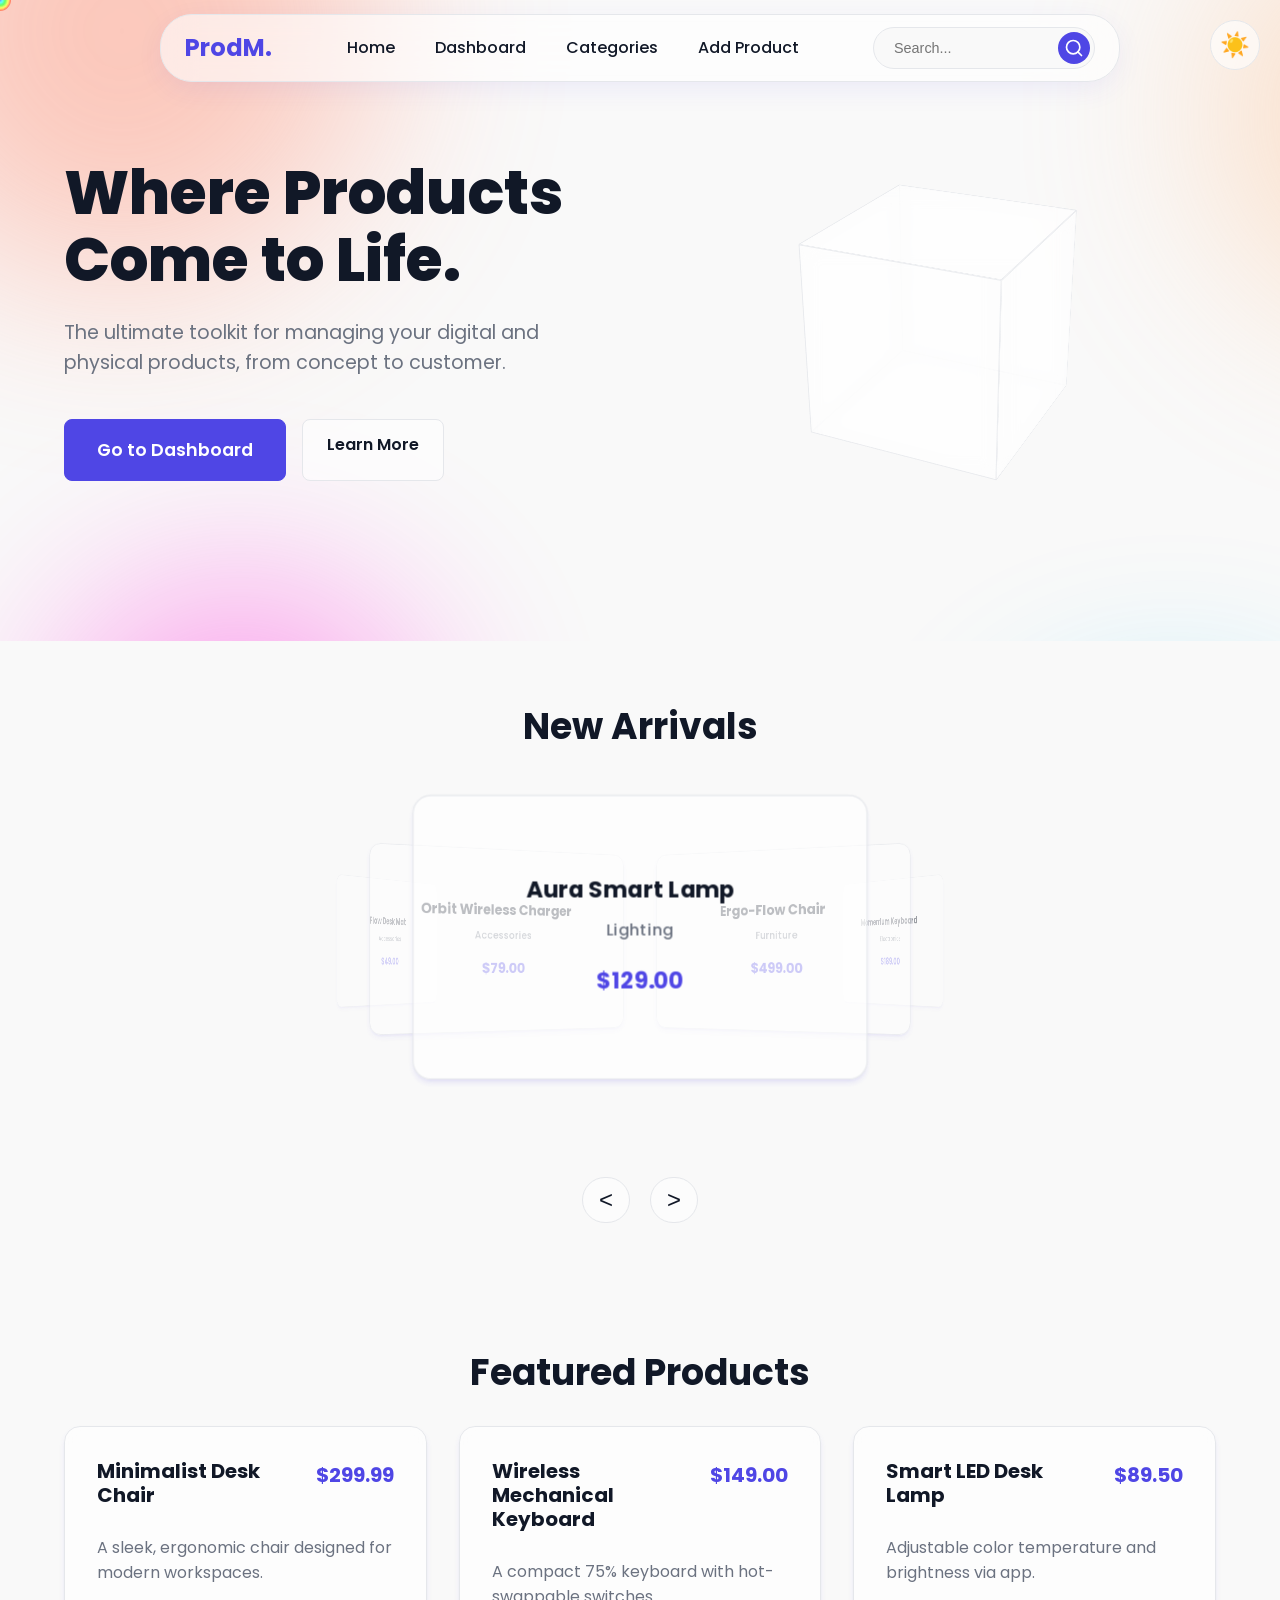
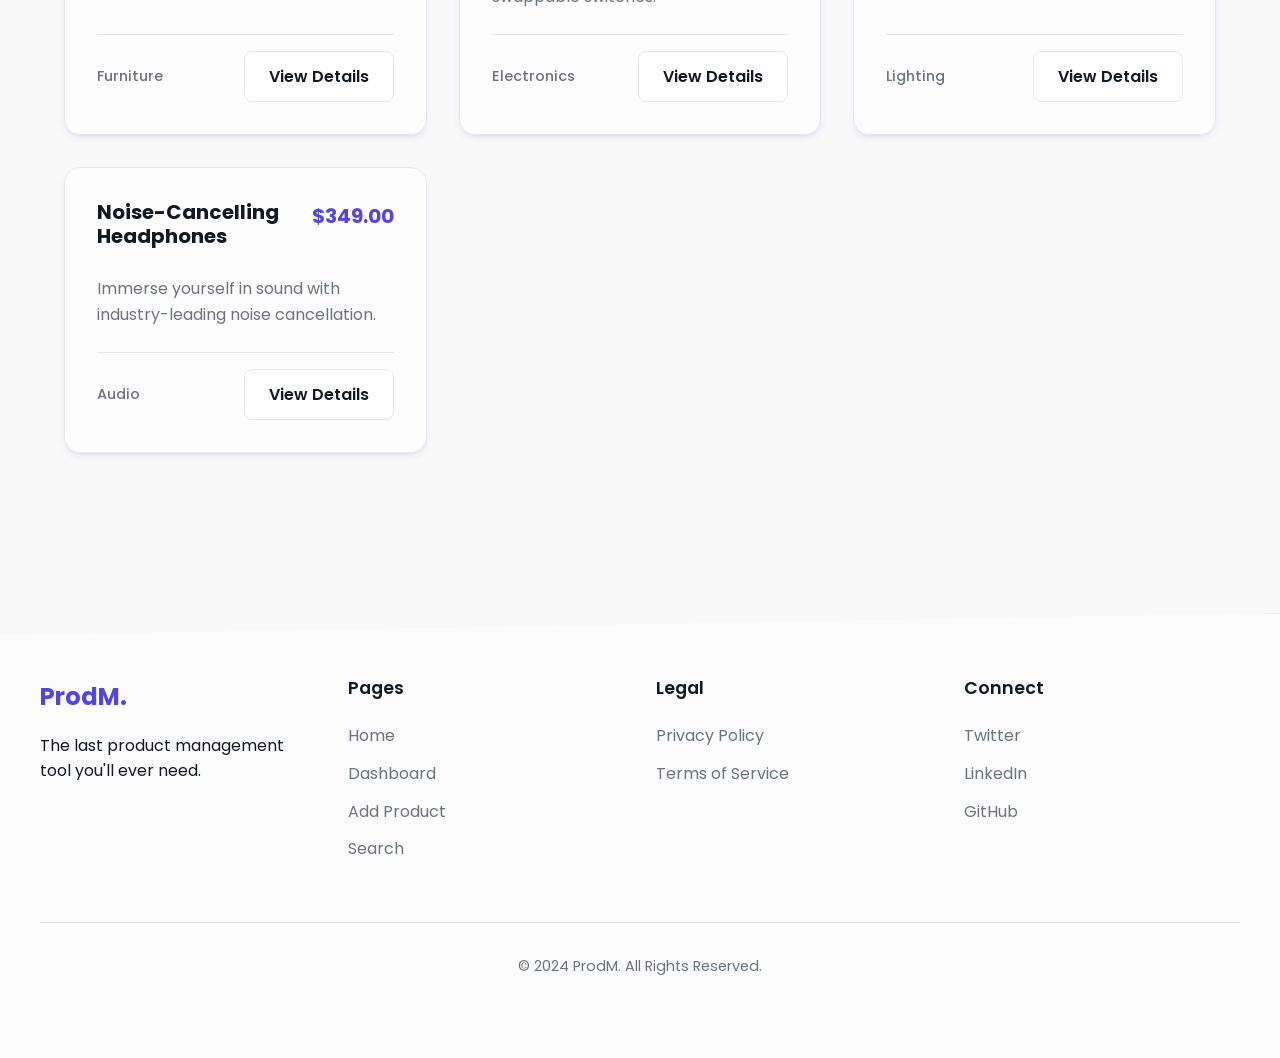
==== index.html @ d1338133 "feat: Add interactive 3D cube to hero section This commit replaces the static card display in the he" ====
<!DOCTYPE html>
<html lang="en">
<head>
    <meta charset="UTF-8">
    <meta name="viewport" content="width=device-width, initial-scale=1.0">
    <title>Product Management</title>
    <link rel="stylesheet" href="css/style.css">
    <link rel="stylesheet" href="css/index.css">
</head>
<body>

    <header>
        <nav>
            <a href="index.html" class="logo">ProdM.</a>
            <ul class="nav-links">
                <div class="nav-highlight"></div>
                <li><a href="index.html">Home</a></li>
                <li><a href="dashboard.html">Dashboard</a></li>
                <li class="has-dropdown">
                    <a href="#">Categories</a>
                    <ul class="dropdown-menu">
                        <li><a href="#">Furniture</a></li>
                        <li><a href="#">Electronics</a></li>
                        <li><a href="#">Lighting</a></li>
                        <li><a href="#">Audio</a></li>
                        <li><a href="dashboard-categories.html">All Categories</a></li>
                    </ul>
                </li>
                <li><a href="create.html">Add Product</a></li>
            </ul>
            <form action="search.html" method="GET" class="nav-search-form">
                <input type="search" name="query" placeholder="Search..." class="nav-search-input">
                <button type="submit" aria-label="Search button">
                    <svg xmlns="http://www.w3.org/2000/svg" width="20" height="20" viewBox="0 0 24 24" fill="none" stroke="currentColor" stroke-width="2" stroke-linecap="round" stroke-linejoin="round"><circle cx="11" cy="11" r="8"></circle><line x1="21" y1="21" x2="16.65" y2="16.65"></line></svg>
                </button>
            </form>
        </nav>
    </header>

    <main>
        <section class="hero">
            <div class="aurora-bg">
                <div class="aurora-dot"></div>
                <div class="aurora-dot"></div>
                <div class="aurora-dot"></div>
                <div class="aurora-dot"></div>
            </div>
            <div class="hero-content container">
                <div class="hero-text">
                    <h1 class="hero-title">Where Products Come to Life.</h1>
                    <p class="hero-subtitle">The ultimate toolkit for managing your digital and physical products, from concept to customer.</p>
                    <div class="hero-cta">
                        <a href="dashboard.html" class="btn btn-primary">Go to Dashboard</a>
                        <a href="#" class="btn btn-secondary">Learn More</a>
                    </div>
                </div>
                <div class="hero-visual">
                    <div class="cube">
                        <div class="cube-face front"></div>
                        <div class="cube-face back"></div>
                        <div class="cube-face right"></div>
                        <div class="cube-face left"></div>
                        <div class="cube-face top"></div>
                        <div class="cube-face bottom"></div>
                    </div>
                </div>
            </div>
        </section>

        <section class="product-carousel-section container">
            <h2 class="section-title">New Arrivals</h2>
            <div class="carousel-3d-container">
                <div class="carousel-3d">
                    <div class="carousel-3d-item">
                        <div class="product-card panel">
                            <h3 class="product-name">Aura Smart Lamp</h3>
                            <p class="product-category">Lighting</p>
                            <span class="product-price">$129.00</span>
                        </div>
                    </div>
                    <div class="carousel-3d-item">
                        <div class="product-card panel">
                            <h3 class="product-name">Ergo-Flow Chair</h3>
                            <p class="product-category">Furniture</p>
                            <span class="product-price">$499.00</span>
                        </div>
                    </div>
                    <div class="carousel-3d-item">
                        <div class="product-card panel">
                            <h3 class="product-name">Momentum Keyboard</h3>
                            <p class="product-category">Electronics</p>
                            <span class="product-price">$189.00</span>
                        </div>
                    </div>
                    <div class="carousel-3d-item">
                       <div class="product-card panel">
                            <h3 class="product-name">Atmos Headphones</h3>
                            <p class="product-category">Audio</p>
                            <span class="product-price">$249.00</span>
                        </div>
                    </div>
                    <div class="carousel-3d-item">
                        <div class="product-card panel">
                            <h3 class="product-name">Flow Desk Mat</h3>
                            <p class="product-category">Accessories</p>
                            <span class="product-price">$49.00</span>
                        </div>
                    </div>
                     <div class="carousel-3d-item">
                        <div class="product-card panel">
                            <h3 class="product-name">Orbit Wireless Charger</h3>
                            <p class="product-category">Accessories</p>
                            <span class="product-price">$79.00</span>
                        </div>
                    </div>
                </div>
            </div>
            <div class="carousel-3d-controls">
                <button class="carousel-3d-prev">&lt;</button>
                <button class="carousel-3d-next">&gt;</button>
            </div>
        </section>

        <section class="featured-products-section container">
            <h2 class="section-title">Featured Products</h2>
            <div class="product-grid">
                <!-- Product Card 1 -->
                <div class="product-card panel">
                    <div class="product-card-header">
                        <h3 class="product-name">Minimalist Desk Chair</h3>
                        <span class="product-price">$299.99</span>
                    </div>
                    <p class="product-description">A sleek, ergonomic chair designed for modern workspaces.</p>
                    <div class="product-card-footer">
                        <span class="product-category">Furniture</span>
                        <a href="product.html" class="btn btn-secondary">View Details</a>
                    </div>
                </div>
                <!-- Product Card 2 -->
                <div class="product-card panel">
                    <div class="product-card-header">
                        <h3 class="product-name">Wireless Mechanical Keyboard</h3>
                        <span class="product-price">$149.00</span>
                    </div>
                    <p class="product-description">A compact 75% keyboard with hot-swappable switches.</p>
                    <div class="product-card-footer">
                        <span class="product-category">Electronics</span>
                        <a href="product.html" class="btn btn-secondary">View Details</a>
                    </div>
                </div>
                <!-- Product Card 3 -->
                <div class="product-card panel">
                    <div class="product-card-header">
                        <h3 class="product-name">Smart LED Desk Lamp</h3>
                        <span class="product-price">$89.50</span>
                    </div>
                    <p class="product-description">Adjustable color temperature and brightness via app.</p>
                    <div class="product-card-footer">
                        <span class="product-category">Lighting</span>
                        <a href="product.html" class="btn btn-secondary">View Details</a>
                    </div>
                </div>
                 <!-- Product Card 4 -->
                 <div class="product-card panel">
                    <div class="product-card-header">
                        <h3 class="product-name">Noise-Cancelling Headphones</h3>
                        <span class="product-price">$349.00</span>
                    </div>
                    <p class="product-description">Immerse yourself in sound with industry-leading noise cancellation.</p>
                    <div class="product-card-footer">
                        <span class="product-category">Audio</span>
                        <a href="product.html" class="btn btn-secondary">View Details</a>
                    </div>
                </div>
            </div>
        </section>
    </main>

    <footer>
        <div class="footer-grid">
            <div class="footer-column">
                <a href="index.html" class="logo">ProdM.</a>
                <p>The last product management tool you'll ever need.</p>
            </div>
            <div class="footer-column">
                <h4>Pages</h4>
                <ul>
                    <li><a href="index.html">Home</a></li>
                    <li><a href="dashboard.html">Dashboard</a></li>
                    <li><a href="create.html">Add Product</a></li>
                    <li><a href="search.html">Search</a></li>
                </ul>
            </div>
            <div class="footer-column">
                <h4>Legal</h4>
                <ul>
                    <li><a href="#">Privacy Policy</a></li>
                    <li><a href="#">Terms of Service</a></li>
                </ul>
            </div>
            <div class="footer-column">
                <h4>Connect</h4>
                <ul>
                    <li><a href="#">Twitter</a></li>
                    <li><a href="#">LinkedIn</a></li>
                    <li><a href="#">GitHub</a></li>
                </ul>
            </div>
        </div>
        <div class="footer-bottom">
            <p>&copy; 2024 ProdM. All Rights Reserved.</p>
        </div>
    </footer>

    <button id="theme-toggle" class="theme-toggle" aria-label="Toggle dark mode">
        <span class="icon-sun">☀️</span>
        <span class="icon-moon">🌙</span>
    </button>

    <div class="toast-container"></div>

    <script src="js/main.js"></script>
    <script src="js/carousel.js"></script>
    <script src="js/mouse-trail.js"></script>
    <script src="js/hero-cube.js"></script>

    <svg id="gooey-svg" xmlns="http://www.w3.org/2000/svg" version="1.1">
        <defs>
          <filter id="gooey">
            <feGaussianBlur in="SourceGraphic" stdDeviation="8" result="blur" />
            <feColorMatrix in="blur" mode="matrix" values="1 0 0 0 0  0 1 0 0 0  0 0 1 0 0  0 0 0 18 -7" result="goo" />
            <feBlend in="SourceGraphic" in2="goo" />
          </filter>
        </defs>
    </svg>
</body>
</html>
---- css/style.css ----
@import url('https://fonts.googleapis.com/css2?family=Poppins:wght@300;400;500;600;700;800&display=swap');

/*=============================================
=            Global Styles            =
=============================================*/

/*---------------------------------
  CSS Variables (Themes)
---------------------------------*/
:root {
    --bg-color: #f9f9f9;
    --text-color: #111827;
    --primary-color: #4f46e5;
    --secondary-color: #6b7280;
    --panel-bg-color: rgba(255, 255, 255, 0.6);
    --panel-border-color: #e5e7eb;
    --shadow-color: rgba(79, 70, 229, 0.1);
    --success-color: #10b981;
    --error-color: #ef4444;
    --link-color: var(--primary-color);
    --hover-color: #4338ca;
}

[data-theme="dark"] {
    --bg-color: #111827;
    --text-color: #f9fafb;
    --primary-color: #6366f1;
    --secondary-color: #9ca3af;
    --panel-bg-color: rgba(31, 41, 55, 0.6);
    --panel-border-color: #374151;
    --shadow-color: rgba(99, 102, 241, 0.2);
    --success-color: #34d399;
    --error-color: #f87171;
    --link-color: var(--primary-color);
    --hover-color: #818cf8;
}

/*---------------------------------
  Resets and Base Styles
---------------------------------*/
*,
*::before,
*::after {
    box-sizing: border-box;
    margin: 0;
    padding: 0;
    transition: background-color 0.3s ease, color 0.3s ease, border-color 0.3s ease;
}

body {
    font-family: 'Poppins', -apple-system, BlinkMacSystemFont, "Segoe UI", Roboto, "Helvetica Neue", Arial, sans-serif;
    background-color: var(--bg-color);
    color: var(--text-color);
    line-height: 1.6;
    font-size: 16px;
    -webkit-font-smoothing: antialiased;
    -moz-osx-font-smoothing: grayscale;
}

/*---------------------------------
  Typography
---------------------------------*/
h1, h2, h3, h4, h5, h6 {
    font-weight: 700;
    line-height: 1.2;
    margin-bottom: 0.75rem;
}

h1 { font-size: 2.5rem; }
h2 { font-size: 2rem; }
h3 { font-size: 1.75rem; }

p {
    margin-bottom: 1rem;
}

a {
    color: var(--link-color);
    text-decoration: none;
    transition: color 0.3s ease;
}

a:hover {
    color: var(--hover-color);
    text-decoration: none; /* Remove underline on hover for a cleaner look */
}

/*---------------------------------
  Layout & Helpers
---------------------------------*/
.container {
    width: 90%;
    max-width: 1200px;
    margin: 0 auto;
    padding: 2rem 0;
}

/*---------------------------------
  Buttons
---------------------------------*/
.btn {
    display: inline-block;
    font-weight: 600;
    text-align: center;
    vertical-align: middle;
    cursor: pointer;
    user-select: none;
    background-color: transparent;
    border: 1px solid transparent;
    padding: 0.75rem 1.5rem;
    font-size: 1rem;
    border-radius: 0.5rem;
    transition: all 0.3s ease;
    transform: scale(1);
}

.btn:hover {
    transform: translateY(-2px);
    box-shadow: 0 4px 20px -5px var(--shadow-color);
}

.btn-primary {
    color: #fff;
    background-color: var(--primary-color);
    border-color: var(--primary-color);
}

.btn-primary:hover {
    color: #fff;
    background-color: var(--hover-color);
    border-color: var(--hover-color);
}

.btn-secondary {
    color: var(--text-color);
    background-color: var(--panel-bg-color);
    border-color: var(--panel-border-color);
}

.btn-secondary:hover {
    background-color: var(--panel-border-color);
    border-color: var(--hover-color);
}

.btn-danger {
    color: #fff;
    background-color: var(--error-color);
    border-color: var(--error-color);
}

.btn-danger:hover {
    color: #fff;
    opacity: 0.85;
}

/*---------------------------------
  Glassy Panel Style
---------------------------------*/
.panel {
    background-color: var(--panel-bg-color);
    border: 1px solid var(--panel-border-color);
    border-radius: 1rem;
    padding: 2rem;
    box-shadow: 0 4px 6px -1px var(--shadow-color), 0 2px 4px -2px var(--shadow-color);
    backdrop-filter: blur(8px);
    -webkit-backdrop-filter: blur(8px);
    transition: transform 0.3s ease, box-shadow 0.3s ease;
}

.panel:hover {
    transform: translateY(-5px);
    box-shadow: 0 10px 15px -3px var(--shadow-color), 0 4px 6px -2px var(--shadow-color);
}

/*---------------------------------
  Header & Navigation
---------------------------------*/
header {
    position: fixed;
    width: 60em;
    transform: translate(-50%, -50%);
    left: 50%;
    top: 3rem;
    z-index: 999;
}

header nav {
    max-width: 1200px;
    margin: 0 auto;
    display: flex;
    justify-content: space-between;
    align-items: center;
    background-color: var(--panel-bg-color);
    border: 1px solid var(--panel-border-color);
    backdrop-filter: blur(16px);
    -webkit-backdrop-filter: blur(16px);
    border-radius: 2rem;
    padding: 0.75rem 1.5rem;
    box-shadow: 0 8px 30px -5px var(--shadow-color);
}

.logo {
    font-size: 1.5rem;
    font-weight: 700;
    text-decoration: none;
}

nav ul {
    list-style: none;
    display: flex;
    gap: 1.5rem;
}

.nav-links {
    position: relative;
    display: flex;
    align-items: center;
    gap: 0.5rem; /* Reduce gap to make highlight travel less */
}

.nav-highlight {
    position: absolute;
    top: 0;
    left: 0;
    background: linear-gradient(45deg, rgba(99, 102, 241, 0.7), rgba(79, 70, 229, 0.7));
    backdrop-filter: blur(4px);
    -webkit-backdrop-filter: blur(4px);
    border-radius: 0.75rem;
    z-index: 0;
    transition: all 0.4s cubic-bezier(0.25, 1, 0.5, 1);
}

nav ul li a {
    font-weight: 500;
    text-decoration: none;
    position: relative;
    padding: 0.5rem 1rem;
    z-index: 1;
    color: var(--text-color);
    transition: color 0.3s ease;
}

nav ul li a:hover {
    color: #fff;
}

/* Dropdown Menu */
.has-dropdown {
    position: relative;
}

.dropdown-menu {
    position: absolute;
    top: 120%; /* Position below the nav link */
    left: 50%;
    transform: translateX(-50%);
    background-color: var(--panel-bg-color);
    border: 1px solid var(--panel-border-color);
    border-radius: 0.75rem;
    padding: 0.5rem;
    list-style: none;
    width: max-content;
    z-index: 1000;
    box-shadow: 0 8px 30px -5px var(--shadow-color);
    opacity: 0;
    transform: translateX(-50%) translateY(10px);
    pointer-events: none;
    transition: all 0.3s ease;
}

.has-dropdown:hover .dropdown-menu {
    opacity: 1;
    transform: translateX(-50%) translateY(0);
    pointer-events: auto;
}

.dropdown-menu li a {
    display: block;
    padding: 0.75rem 1rem;
    border-radius: 0.5rem;
}

/* Nav Search Form */
.nav-search-form {
    display: flex;
    align-items: center;
    background-color: var(--bg-color);
    border: 1px solid var(--panel-border-color);
    border-radius: 2rem;
    padding: 0.25rem;
    transition: box-shadow 0.3s ease;
}

.nav-search-form:focus-within {
    box-shadow: 0 0 0 3px var(--shadow-color);
    border-color: var(--primary-color);
}

.nav-search-input {
    border: none;
    background: transparent;
    outline: none;
    padding: 0.5rem 1rem;
    width: 180px;
    font-size: 0.9rem;
    color: var(--text-color);
    transition: width 0.3s ease;
}

.nav-search-input:focus {
    width: 240px;
}

.nav-search-form button {
    display: flex;
    align-items: center;
    justify-content: center;
    background-color: var(--primary-color);
    border: none;
    border-radius: 50%;
    width: 32px;
    height: 32px;
    cursor: pointer;
    color: #fff;
    transition: background-color 0.3s ease;
}

.nav-search-form button:hover {
    background-color: var(--hover-color);
}

.nav-search-form button svg {
    stroke: #fff;
}


/*---------------------------------
  Theme Toggle Button
---------------------------------*/
.theme-toggle {
    background: var(--panel-bg-color);
    border: 1px solid var(--panel-border-color);
    border-radius: 2rem;
    cursor: pointer;
    position: fixed;
    top: 20px;
    right: 20px;
    z-index: 1000;
    width: 50px;
    height: 50px;
    display: flex;
    justify-content: center;
    align-items: center;
    font-size: 1.5rem;
    overflow: hidden; /* For the animation */
}

.theme-toggle-dash {
    overflow: hidden; /* For the animation */
}

.theme-toggle .icon-sun,
.theme-toggle .icon-moon,
.theme-toggle-dash .icon-sun,
.theme-toggle-dash .icon-moon {
    position: absolute;
    top: 50%;
    left: 50%;
    transform: translate(-50%, -50%);
    transition: transform 0.4s ease, opacity 0.4s ease;
}

/* Light mode (default) */
.theme-toggle .icon-moon,
.theme-toggle-dash .icon-moon {
    transform: translate(-50%, 150%) rotate(45deg);
    opacity: 0;
}

/* Dark mode */
[data-theme="dark"] .theme-toggle .icon-sun,
[data-theme="dark"] .theme-toggle-dash .icon-sun {
    transform: translate(-50%, -150%) rotate(-45deg);
    opacity: 0;
}

[data-theme="dark"] .theme-toggle .icon-moon,
[data-theme="dark"] .theme-toggle-dash .icon-moon {
    transform: translate(-50%, -50%) rotate(0deg);
    opacity: 1;
}

/*---------------------------------
  Footer
---------------------------------*/
footer {
    background-color: var(--panel-bg-color);
    border-top: 1px solid var(--panel-border-color);
    padding: 4rem 2rem;
    margin-top: 6rem;
    clip-path: polygon(0 5%, 100% 0, 100% 100%, 0% 100%);
}

.footer-grid {
    max-width: 1200px;
    margin: 0 auto;
    display: grid;
    grid-template-columns: repeat(auto-fit, minmax(200px, 1fr));
    gap: 2rem;
    margin-bottom: 3rem;
}

.footer-column .logo {
    margin-bottom: 1rem;
    display: inline-block;
}

.footer-column h4 {
    font-size: 1.1rem;
    font-weight: 600;
    margin-bottom: 1.5rem;
    color: var(--text-color);
}

.footer-column ul {
    list-style: none;
}

.footer-column ul li {
    margin-bottom: 0.75rem;
}

.footer-column ul li a {
    color: var(--secondary-color);
    text-decoration: none;
    transition: color 0.3s ease;
}

.footer-column ul li a:hover {
    color: var(--primary-color);
}

.footer-bottom {
    max-width: 1200px;
    margin: 0 auto;
    border-top: 1px solid var(--panel-border-color);
    padding-top: 2rem;
    text-align: center;
    color: var(--secondary-color);
    font-size: 0.9rem;
}

/*---------------------------------
  Toast Notifications
---------------------------------*/
.toast-container {
    position: fixed;
    top: 20px;
    right: 20px;
    z-index: 1050;
    display: flex;
    flex-direction: column;
    align-items: flex-end;
    gap: 1rem;
}

.toast {
    min-width: 300px;
    padding: 1rem 1.5rem;
    border-radius: 0.5rem;
    color: #fff;
    box-shadow: 0 4px 15px var(--shadow-color);
    opacity: 0;
    transform: translateX(100%);
    transition: all 0.4s ease;
}

.toast.show {
    opacity: 1;
    transform: translateX(0);
}

.toast-success {
    background-color: var(--success-color);
}

.toast-error {
    background-color: var(--error-color);
}

.toast-header {
    display: flex;
    justify-content: space-between;
    align-items: center;
    font-weight: 700;
}

.toast-header .close {
    background: none;
    border: none;
    color: #fff;
    font-size: 1.5rem;
    opacity: 0.8;
    cursor: pointer;
}
---- css/index.css ----
/*=============================================
=            Index Page Styles            =
=============================================*/

/*---------------------------------
  Hero Section
---------------------------------*/
.hero {
    position: relative;
    overflow: hidden;
    padding: 8rem 0;
}

/* Aurora Background */
@keyframes aurora-move {
    0% { transform: translate(-50%, -50%) rotate(0deg); }
    100% { transform: translate(-50%, -50%) rotate(360deg); }
}

.aurora-bg {
    position: absolute;
    top: 50%;
    left: 50%;
    width: 150vw;
    height: 150vh;
    transform: translate(-50%, -50%);
    animation: aurora-move 40s linear infinite;
    z-index: -1;
}

.aurora-dot {
    position: absolute;
    border-radius: 50%;
    filter: blur(100px);
    opacity: 0.4;
}
.aurora-dot:nth-child(1) {
    width: 500px; height: 500px;
    background: #ff7e5f;
    top: 10%; left: 10%;
}
.aurora-dot:nth-child(2) {
    width: 400px; height: 400px;
    background: #feb47b;
    top: 20%; left: 80%;
}
.aurora-dot:nth-child(3) {
    width: 300px; height: 300px;
    background: #00c6ff;
    top: 80%; left: 70%;
}
.aurora-dot:nth-child(4) {
    width: 350px; height: 350px;
    background: #ff00d4;
    top: 70%; left: 20%;
}

/* Hero Content */
.hero-content {
    display: grid;
    grid-template-columns: 1fr;
    gap: 4rem;
    align-items: center;
    position: relative;
    z-index: 1;
}

@media (min-width: 992px) {
    .hero-content {
        grid-template-columns: 1fr 1fr;
    }
}

.hero-title {
    font-size: 3.8rem;
    font-weight: 800;
    line-height: 1.1;
    margin-bottom: 1.5rem;
}

.hero-subtitle {
    font-size: 1.2rem;
    max-width: 500px;
    margin-bottom: 2.5rem;
    color: var(--secondary-color);
}

.hero-cta {
    display: flex;
    gap: 1rem;
}

.hero-cta .btn-primary {
    padding: 1rem 2rem;
    font-size: 1.1rem;
}

/* Hero Visual (3D Cube) */
.hero-visual {
    display: flex;
    justify-content: center;
    align-items: center;
    perspective: 1000px;
}

.cube {
    width: 200px;
    height: 200px;
    position: relative;
    transform-style: preserve-3d;
    transform: rotateX(var(--rotate-x, -25deg)) rotateY(var(--rotate-y, -25deg));
    transition: transform 0.2s ease-out;
}

.cube-face {
    position: absolute;
    width: 200px;
    height: 200px;
    background-color: var(--panel-bg-color);
    border: 1px solid var(--panel-border-color);
    backdrop-filter: blur(10px);
    -webkit-backdrop-filter: blur(10px);
    opacity: 0.8;
}

.front  { transform: rotateY(0deg) translateZ(100px); }
.back   { transform: rotateY(180deg) translateZ(100px); }
.right  { transform: rotateY(90deg) translateZ(100px); }
.left   { transform: rotateY(-90deg) translateZ(100px); }
.top    { transform: rotateX(90deg) translateZ(100px); }
.bottom { transform: rotateX(-90deg) translateZ(100px); }

/*---------------------------------
  Gooey Mouse Trail
---------------------------------*/
#gooey-svg {
    position: absolute;
    width: 0;
    height: 0;
}

.trail-container {
    position: fixed;
    top: 0;
    left: 0;
    width: 100%;
    height: 100%;
    pointer-events: none;
    z-index: 1051;
    filter: url(#gooey);
}

.trail-dot {
    position: absolute;
    top: 0;
    left: 0;
    border-radius: 50%;
    background-color: var(--primary-color);
    width: 22px; /* Smaller dots */
    height: 22px;
    /* transition is no longer needed, animation is pure JS */
}

/*---------------------------------
  Shared Section Styles
---------------------------------*/
.section-title {
    text-align: center;
    font-size: 2.25rem;
    margin-bottom: 2rem;
}

/*---------------------------------
  3D Product Carousel
---------------------------------*/
.product-carousel-section {
    padding-top: 4rem;
    padding-bottom: 4rem;
}

.carousel-3d-container {
    perspective: 1500px;
    width: 100%;
    max-width: 600px; /* A wider container for the coverflow effect */
    height: 300px;
    margin: 4rem auto;
    position: relative;
}

.carousel-3d {
    width: 100%;
    height: 100%;
    position: absolute;
    transform-style: preserve-3d;
    /* The container no longer rotates, the items do individually */
}

.carousel-3d-item {
    position: absolute;
    left: 0; right: 0;
    margin: 0 auto;
    width: 400px;
    height: 250px;
    backface-visibility: hidden;
    -webkit-backface-visibility: hidden; /* Safari */
    transform-origin: center center;
    transition: transform 0.8s cubic-bezier(0.77, 0, 0.175, 1),
                opacity 0.8s ease,
                z-index 0.8s ease;
}

.carousel-3d-item .product-card {
    height: 100%;
    text-align: center;
    display: flex;
    flex-direction: column;
    justify-content: center;
    align-items: center;
    padding: 1rem;
}

.carousel-3d-item .product-card:hover {
    transform: translateY(0) scale(1.05); /* Override panel hover for carousel */
    border-color: var(--primary-color);
}

.carousel-3d-controls {
    text-align: center;
    margin-top: 2rem;
}

.carousel-3d-prev,
.carousel-3d-next {
    background: var(--panel-bg-color);
    border: 1px solid var(--panel-border-color);
    color: var(--text-color);
    padding: 0.5rem 1rem;
    border-radius: 2rem;
    cursor: pointer;
    font-size: 1.5rem;
    margin: 0 0.5rem;
    transition: all 0.3s ease;
}

.carousel-3d-prev:hover,
.carousel-3d-next:hover {
    background-color: var(--primary-color);
    color: #fff;
    border-color: var(--primary-color);
}

/*---------------------------------
  Featured Products
---------------------------------*/
.featured-products-section {
    padding-top: 4rem;
    padding-bottom: 4rem;
}

.product-grid {
    display: grid;
    grid-template-columns: repeat(auto-fit, minmax(300px, 1fr));
    gap: 2rem;
}

.product-card {
    display: flex;
    flex-direction: column;
    justify-content: space-between;
}

.product-card-header {
    display: flex;
    justify-content: space-between;
    align-items: flex-start;
    margin-bottom: 1rem;
}

.product-name {
    font-size: 1.25rem;
    margin-right: 1rem;
}

.product-price {
    font-size: 1.25rem;
    font-weight: 700;
    color: var(--primary-color);
    white-space: nowrap;
}

.product-description {
    color: var(--secondary-color);
    flex-grow: 1;
    margin-bottom: 1.5rem;
}

.product-card-footer {
    display: flex;
    justify-content: space-between;
    align-items: center;
    border-top: 1px solid var(--panel-border-color);
    padding-top: 1rem;
}

.product-category {
    font-size: 0.9rem;
    font-weight: 500;
    color: var(--secondary-color);
}
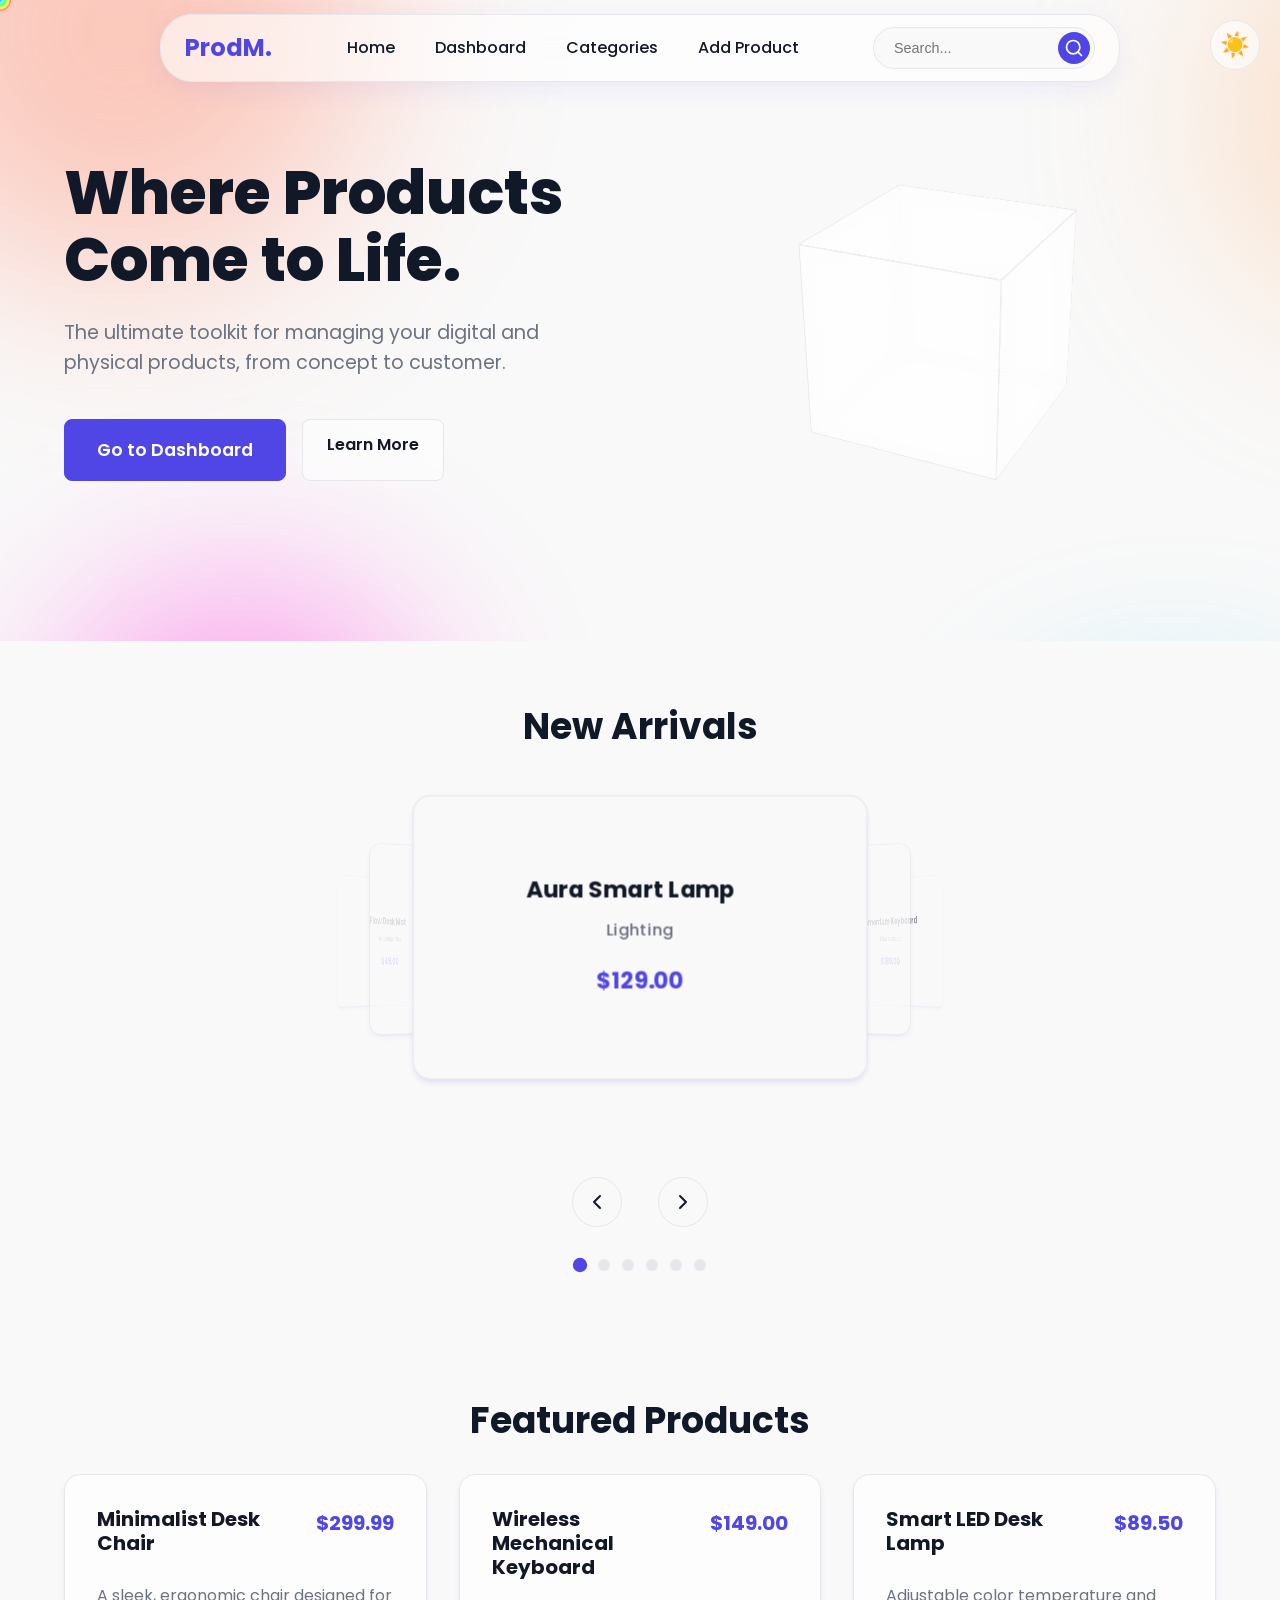
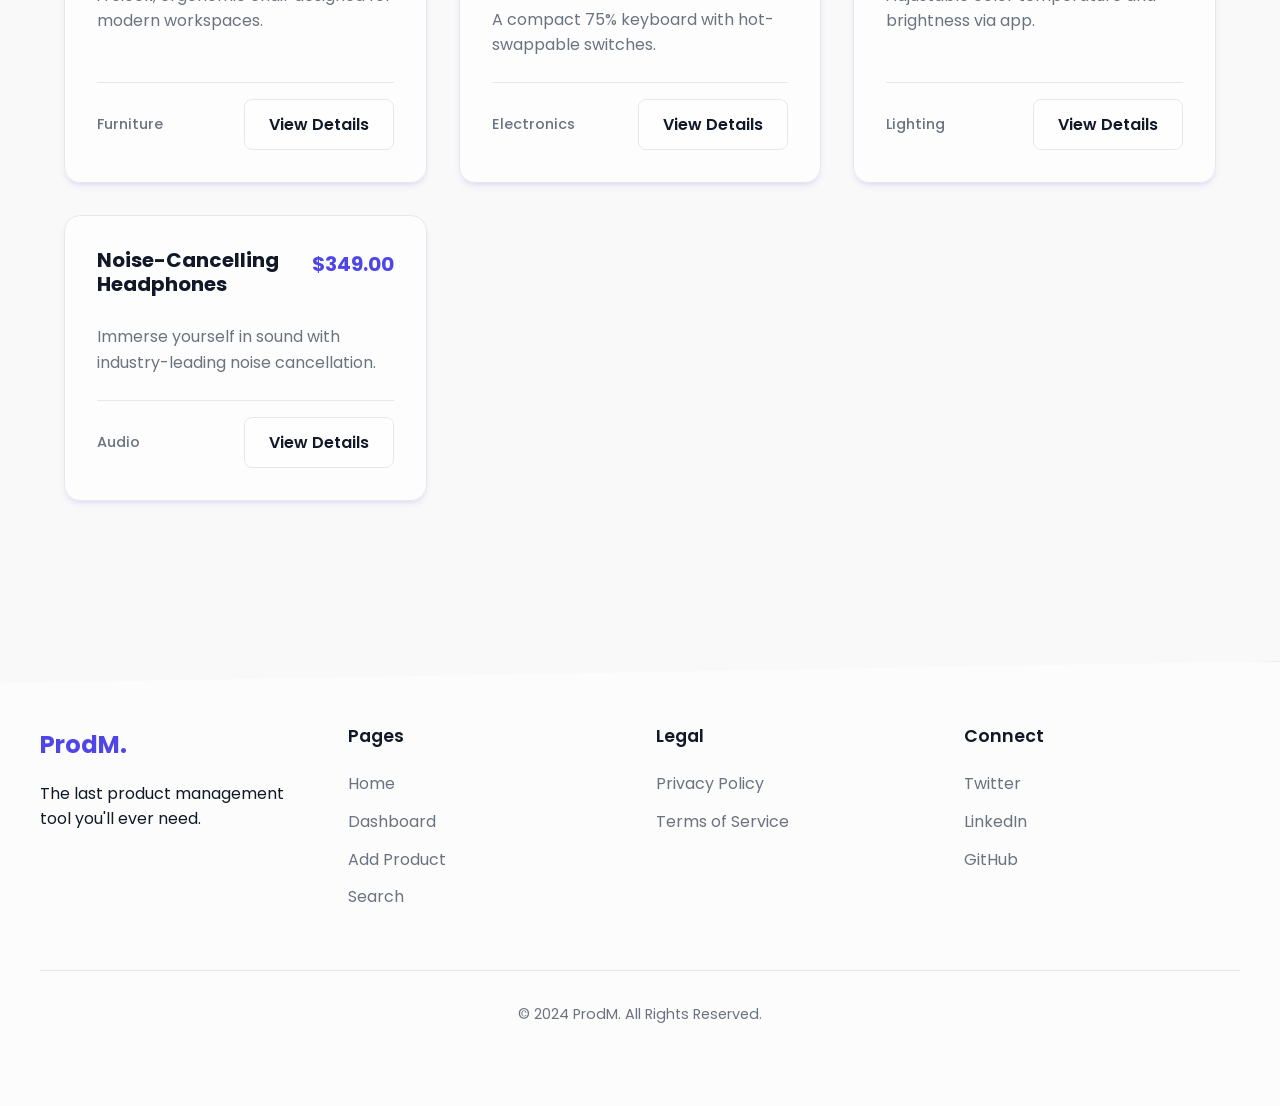
==== commit 9aec6f43: "feat: Enhance 3D carousel with new controls and styling This commit implements several enhancements " ====
--- a/index.html
+++ b/index.html
@@ -116,8 +116,17 @@
                 </div>
             </div>
             <div class="carousel-3d-controls">
-                <button class="carousel-3d-prev">&lt;</button>
-                <button class="carousel-3d-next">&gt;</button>
+                <button class="carousel-3d-prev" aria-label="Previous slide"><svg xmlns="http://www.w3.org/2000/svg" width="24" height="24" viewBox="0 0 24 24" fill="none" stroke="currentColor" stroke-width="2" stroke-linecap="round" stroke-linejoin="round"><path d="M15 18l-6-6 6-6"/></svg></button>
+                <button class="carousel-3d-next" aria-label="Next slide"><svg xmlns="http://www.w3.org/2000/svg" width="24" height="24" viewBox="0 0 24 24" fill="none" stroke="currentColor" stroke-width="2" stroke-linecap="round" stroke-linejoin="round"><path d="M9 18l6-6-6-6"/></svg></button>
+            </div>
+            <div class="carousel-3d-dots">
+                <!-- Dots will be managed by JS, but can be hardcoded for this static example -->
+                <button class="dot active" data-index="0" aria-label="Go to slide 1"></button>
+                <button class="dot" data-index="1" aria-label="Go to slide 2"></button>
+                <button class="dot" data-index="2" aria-label="Go to slide 3"></button>
+                <button class="dot" data-index="3" aria-label="Go to slide 4"></button>
+                <button class="dot" data-index="4" aria-label="Go to slide 5"></button>
+                <button class="dot" data-index="5" aria-label="Go to slide 6"></button>
             </div>
         </section>
 
--- a/css/index.css
+++ b/css/index.css
@@ -217,6 +217,9 @@
     justify-content: center;
     align-items: center;
     padding: 1rem;
+    background-color: var(--bg-color); /* Solid background */
+    backdrop-filter: none; /* Remove glassy effect */
+    border: 1px solid var(--panel-border-color);
 }
 
 .carousel-3d-item .product-card:hover {
@@ -231,15 +234,18 @@
 
 .carousel-3d-prev,
 .carousel-3d-next {
-    background: var(--panel-bg-color);
+    background: transparent;
     border: 1px solid var(--panel-border-color);
     color: var(--text-color);
-    padding: 0.5rem 1rem;
-    border-radius: 2rem;
+    width: 50px;
+    height: 50px;
+    border-radius: 50%;
     cursor: pointer;
-    font-size: 1.5rem;
-    margin: 0 0.5rem;
+    margin: 0 1rem;
     transition: all 0.3s ease;
+    display: inline-flex;
+    justify-content: center;
+    align-items: center;
 }
 
 .carousel-3d-prev:hover,
@@ -247,6 +253,35 @@
     background-color: var(--primary-color);
     color: #fff;
     border-color: var(--primary-color);
+    transform: scale(1.1);
+}
+
+/* Indicator Dots */
+.carousel-3d-dots {
+    display: flex;
+    justify-content: center;
+    gap: 0.75rem;
+    margin-top: 2rem;
+}
+
+.dot {
+    width: 12px;
+    height: 12px;
+    border-radius: 50%;
+    background-color: var(--panel-border-color);
+    border: none;
+    cursor: pointer;
+    transition: all 0.3s ease;
+}
+
+.dot.active {
+    background-color: var(--primary-color);
+    transform: scale(1.2);
+}
+
+.dot:hover {
+    background-color: var(--primary-color);
+    opacity: 0.7;
 }
 
 /*---------------------------------
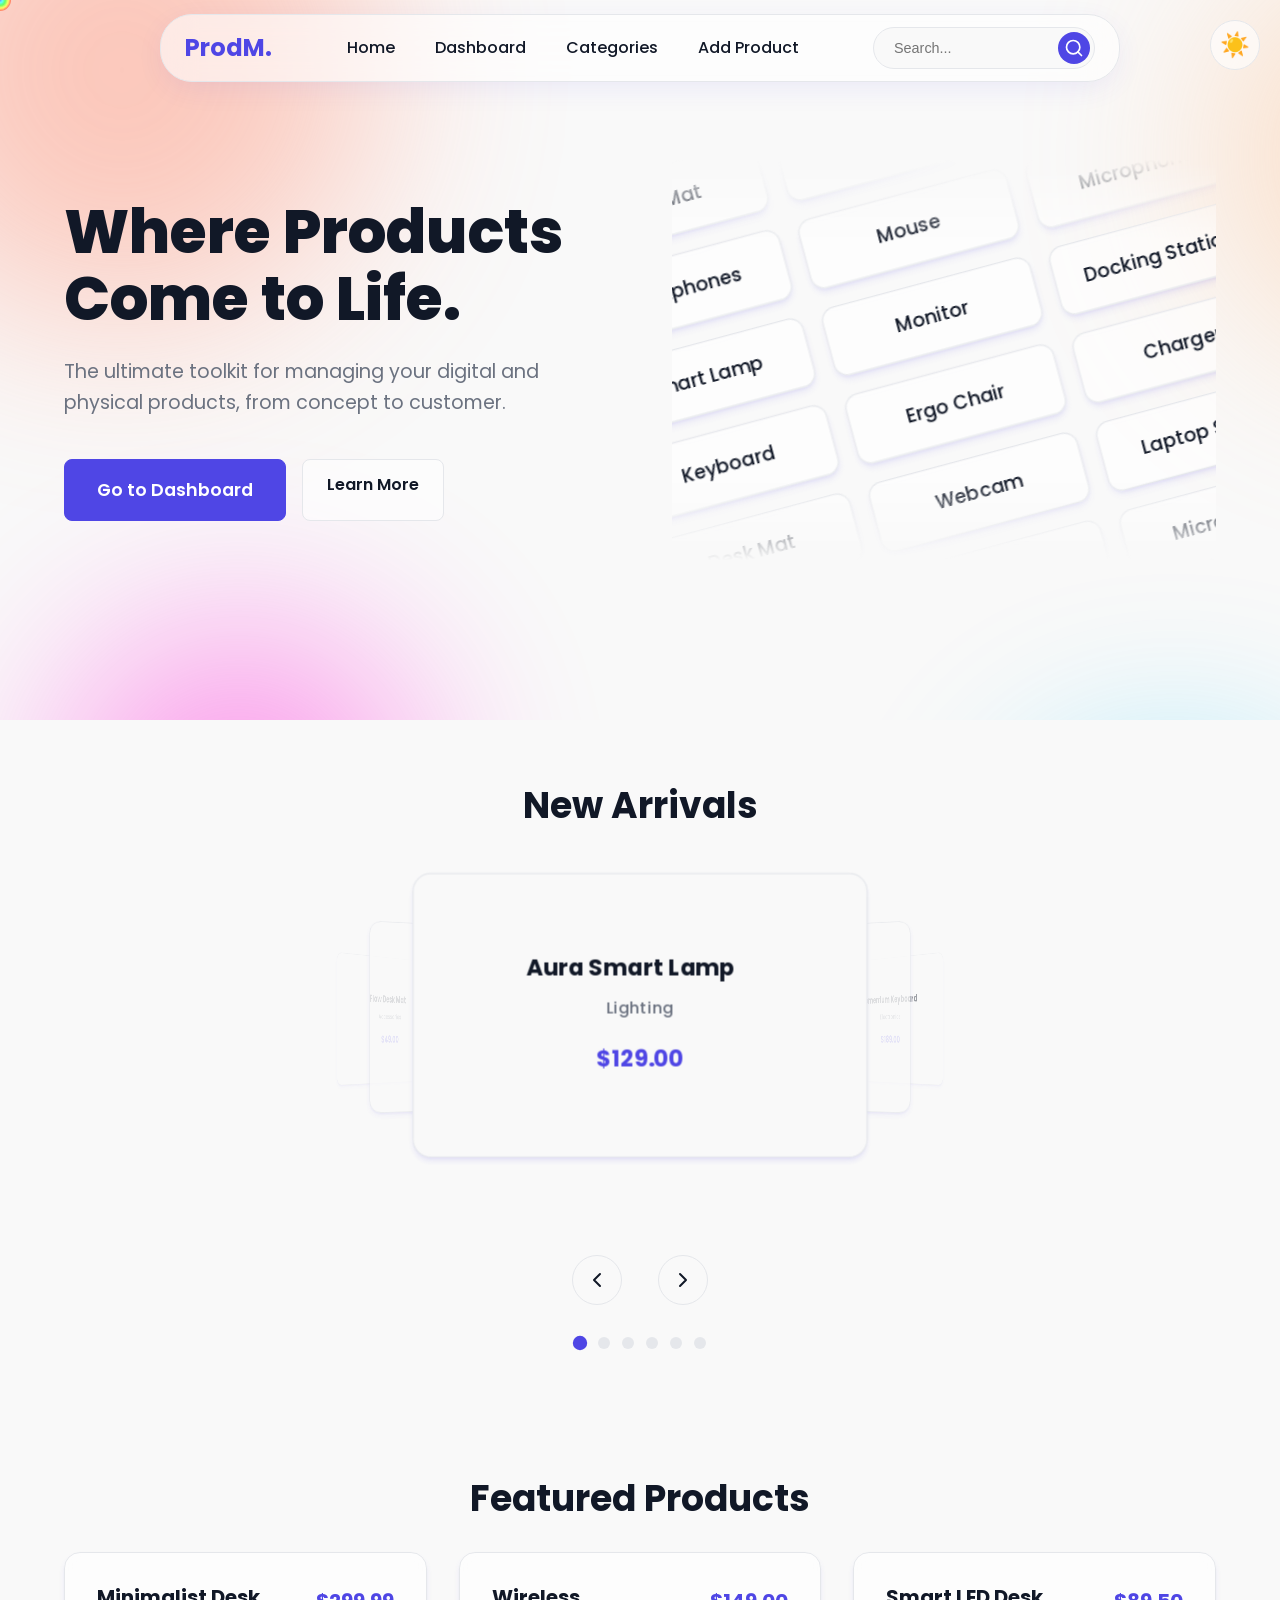
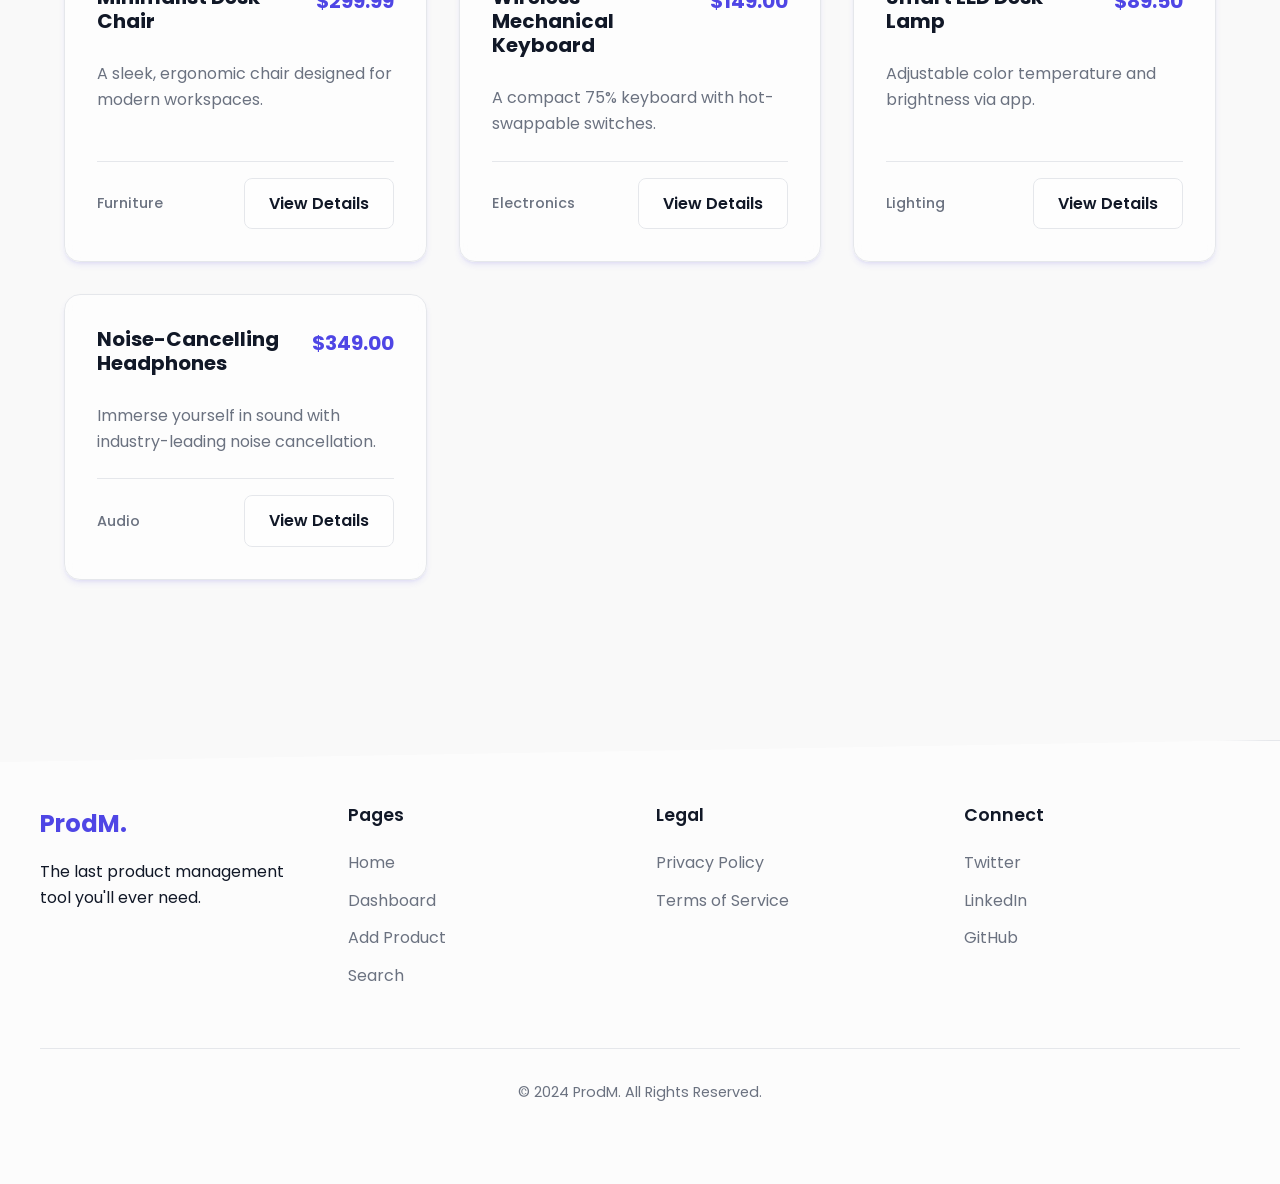
==== commit 1a0a33e9: "feat: Replace hero 3D cube with performant scrolling columns This commit replaces the interactive 3D" ====
--- a/index.html
+++ b/index.html
@@ -55,13 +55,40 @@
                     </div>
                 </div>
                 <div class="hero-visual">
-                    <div class="cube">
-                        <div class="cube-face front"></div>
-                        <div class="cube-face back"></div>
-                        <div class="cube-face right"></div>
-                        <div class="cube-face left"></div>
-                        <div class="cube-face top"></div>
-                        <div class="cube-face bottom"></div>
+                    <div class="scrolling-columns">
+                        <div class="scrolling-column">
+                            <div class="product-card-sm panel">Keyboard</div>
+                            <div class="product-card-sm panel">Desk Mat</div>
+                            <div class="product-card-sm panel">Headphones</div>
+                            <div class="product-card-sm panel">Smart Lamp</div>
+                             <!-- Duplicate for infinite scroll -->
+                            <div class="product-card-sm panel">Keyboard</div>
+                            <div class="product-card-sm panel">Desk Mat</div>
+                            <div class="product-card-sm panel">Headphones</div>
+                            <div class="product-card-sm panel">Smart Lamp</div>
+                        </div>
+                        <div class="scrolling-column">
+                            <div class="product-card-sm panel">Ergo Chair</div>
+                            <div class="product-card-sm panel">Webcam</div>
+                            <div class="product-card-sm panel">Mouse</div>
+                            <div class="product-card-sm panel">Monitor</div>
+                             <!-- Duplicate for infinite scroll -->
+                            <div class="product-card-sm panel">Ergo Chair</div>
+                            <div class="product-card-sm panel">Webcam</div>
+                            <div class="product-card-sm panel">Mouse</div>
+                            <div class="product-card-sm panel">Monitor</div>
+                        </div>
+                         <div class="scrolling-column">
+                            <div class="product-card-sm panel">Charger</div>
+                            <div class="product-card-sm panel">Laptop Stand</div>
+                            <div class="product-card-sm panel">Microphone</div>
+                            <div class="product-card-sm panel">Docking Station</div>
+                             <!-- Duplicate for infinite scroll -->
+                            <div class="product-card-sm panel">Charger</div>
+                            <div class="product-card-sm panel">Laptop Stand</div>
+                            <div class="product-card-sm panel">Microphone</div>
+                            <div class="product-card-sm panel">Docking Station</div>
+                        </div>
                     </div>
                 </div>
             </div>
@@ -231,7 +258,6 @@
     <script src="js/main.js"></script>
     <script src="js/carousel.js"></script>
     <script src="js/mouse-trail.js"></script>
-    <script src="js/hero-cube.js"></script>
 
     <svg id="gooey-svg" xmlns="http://www.w3.org/2000/svg" version="1.1">
         <defs>
--- a/css/index.css
+++ b/css/index.css
@@ -95,40 +95,58 @@
     font-size: 1.1rem;
 }
 
-/* Hero Visual (3D Cube) */
+/* Hero Visual (Scrolling Columns) */
+@keyframes scroll-up {
+    from { transform: translateY(0); }
+    to { transform: translateY(-50%); }
+}
+
+@keyframes scroll-down {
+    from { transform: translateY(-50%); }
+    to { transform: translateY(0); }
+}
+
 .hero-visual {
     display: flex;
     justify-content: center;
     align-items: center;
-    perspective: 1000px;
-}
-
-.cube {
-    width: 200px;
-    height: 200px;
-    position: relative;
-    transform-style: preserve-3d;
-    transform: rotateX(var(--rotate-x, -25deg)) rotateY(var(--rotate-y, -25deg));
-    transition: transform 0.2s ease-out;
-}
-
-.cube-face {
-    position: absolute;
-    width: 200px;
-    height: 200px;
-    background-color: var(--panel-bg-color);
-    border: 1px solid var(--panel-border-color);
-    backdrop-filter: blur(10px);
-    -webkit-backdrop-filter: blur(10px);
-    opacity: 0.8;
-}
-
-.front  { transform: rotateY(0deg) translateZ(100px); }
-.back   { transform: rotateY(180deg) translateZ(100px); }
-.right  { transform: rotateY(90deg) translateZ(100px); }
-.left   { transform: rotateY(-90deg) translateZ(100px); }
-.top    { transform: rotateX(90deg) translateZ(100px); }
-.bottom { transform: rotateX(-90deg) translateZ(100px); }
+    height: 400px; /* Give the container a fixed height */
+    overflow: hidden;
+    position: relative;
+    mask-image: linear-gradient(to bottom, transparent, black 20%, black 80%, transparent);
+}
+
+.scrolling-columns {
+    display: flex;
+    gap: 1rem;
+    transform: rotate(-15deg) scale(1.2); /* Tilted, larger view */
+}
+
+.scrolling-column {
+    display: flex;
+    flex-direction: column;
+    gap: 1rem;
+    list-style: none; /* In case ul is used */
+    padding: 0; /* In case ul is used */
+}
+
+.scrolling-column:nth-child(even) {
+    animation: scroll-up 40s linear infinite;
+}
+
+.scrolling-column:nth-child(odd) {
+    animation: scroll-down 40s linear infinite;
+    position: relative;
+    top: -50%;
+}
+
+.product-card-sm {
+    padding: 1rem;
+    border-radius: 0.75rem;
+    font-weight: 500;
+    text-align: center;
+    width: 180px;
+}
 
 /*---------------------------------
   Gooey Mouse Trail
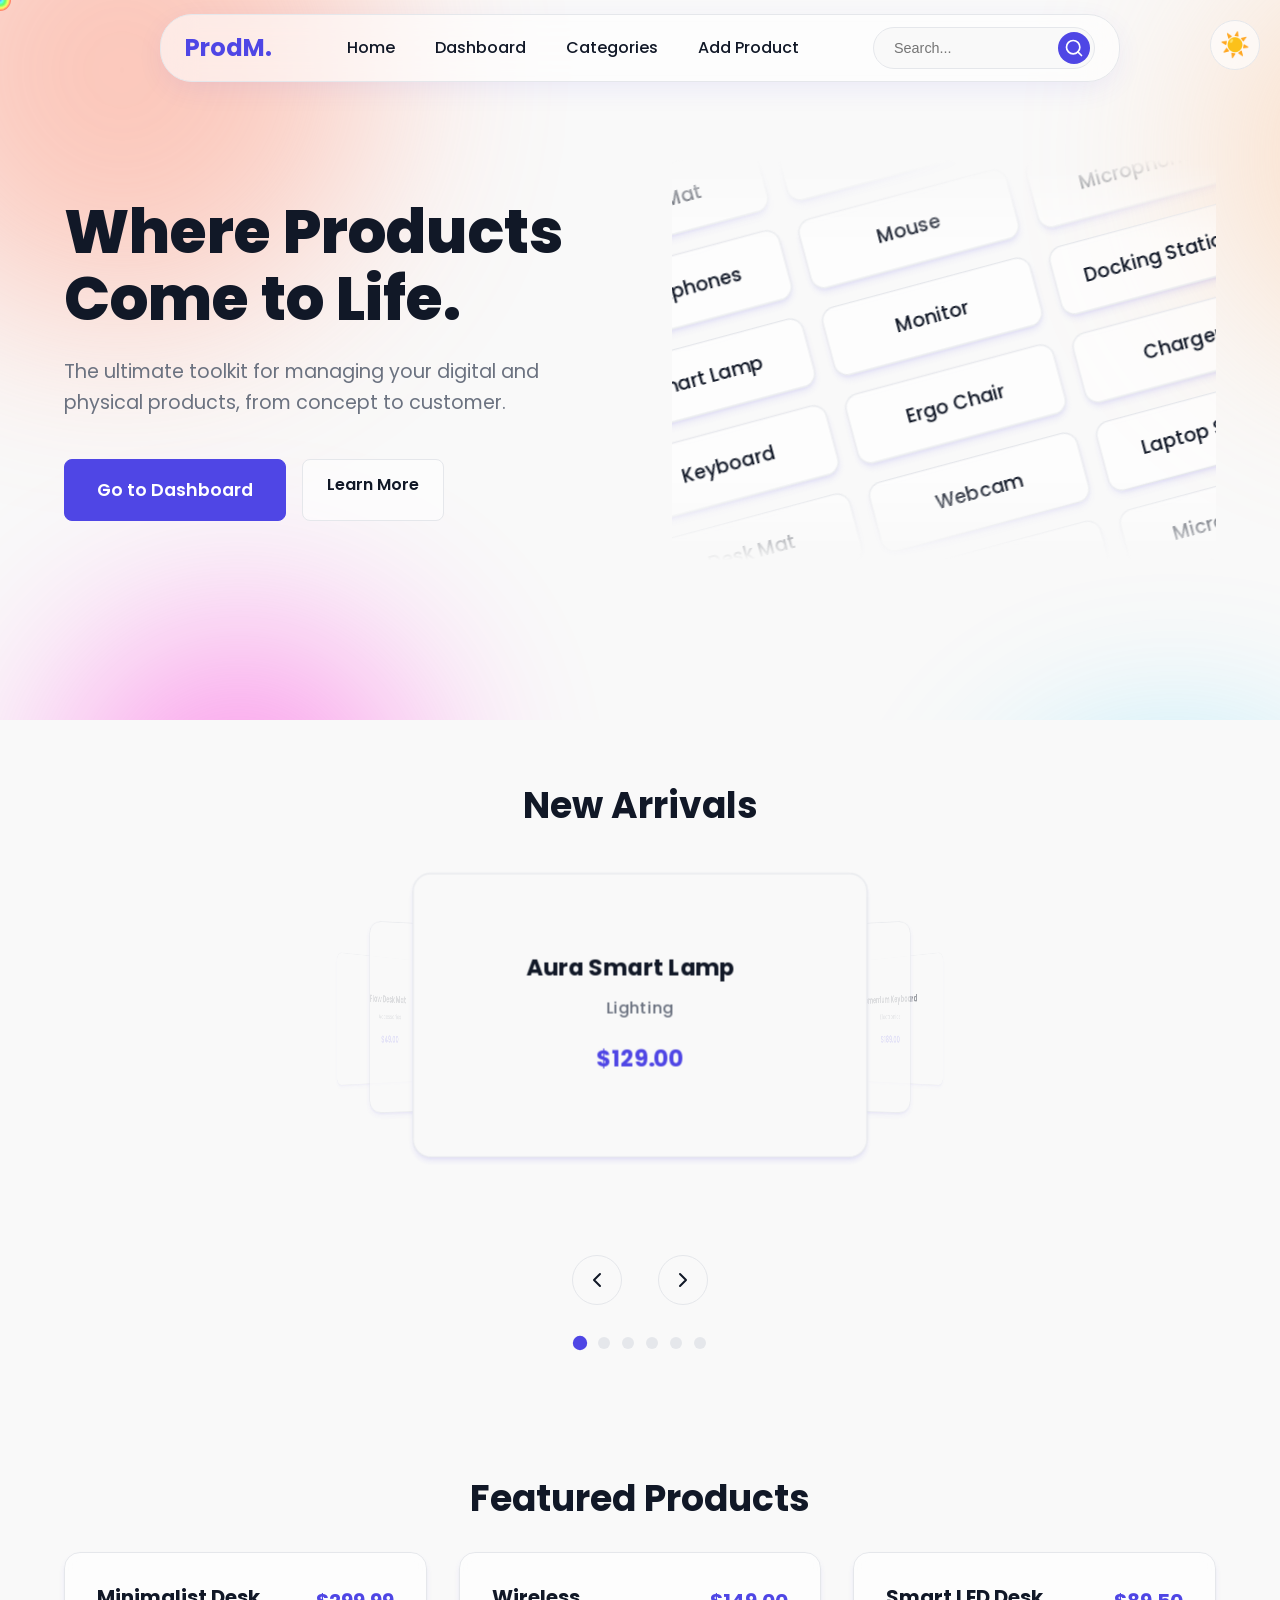
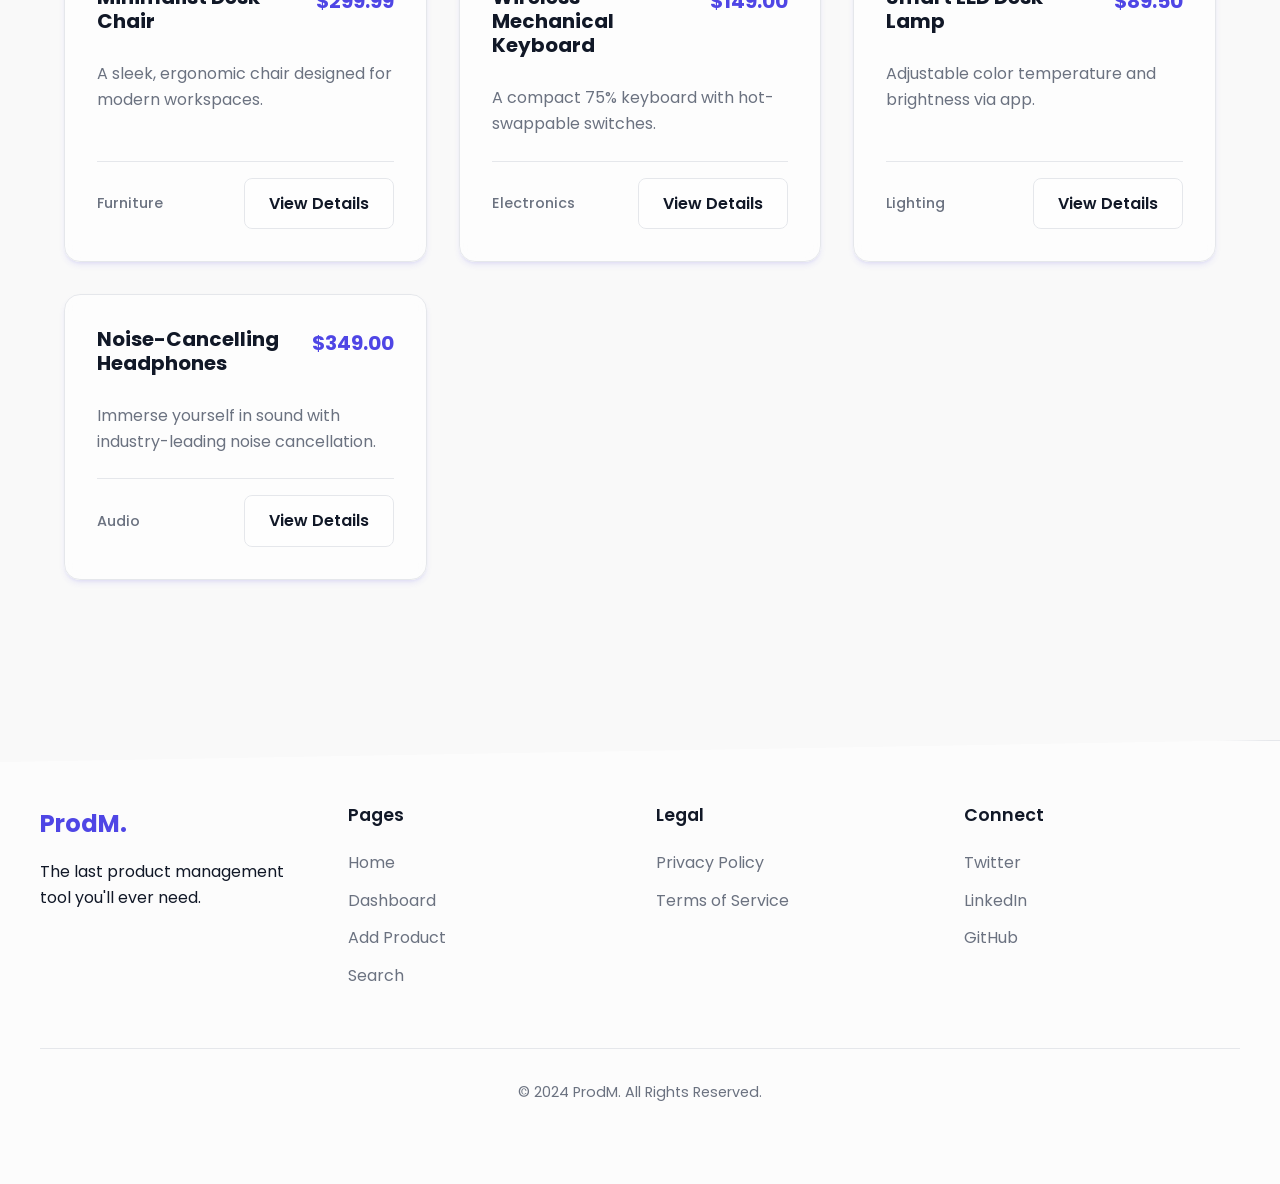
==== commit ba654736: "fix: Implement JS-calculated seamless scroll for hero This commit fixes the "jumping" bug in the her" ====
--- a/index.html
+++ b/index.html
@@ -258,6 +258,7 @@
     <script src="js/main.js"></script>
     <script src="js/carousel.js"></script>
     <script src="js/mouse-trail.js"></script>
+    <script src="js/hero-scroll.js"></script>
 
     <svg id="gooey-svg" xmlns="http://www.w3.org/2000/svg" version="1.1">
         <defs>
--- a/css/index.css
+++ b/css/index.css
@@ -96,16 +96,6 @@
 }
 
 /* Hero Visual (Scrolling Columns) */
-@keyframes scroll-up {
-    from { transform: translateY(0); }
-    to { transform: translateY(-50%); }
-}
-
-@keyframes scroll-down {
-    from { transform: translateY(-50%); }
-    to { transform: translateY(0); }
-}
-
 .hero-visual {
     display: flex;
     justify-content: center;
@@ -128,16 +118,7 @@
     gap: 1rem;
     list-style: none; /* In case ul is used */
     padding: 0; /* In case ul is used */
-}
-
-.scrolling-column:nth-child(even) {
-    animation: scroll-up 40s linear infinite;
-}
-
-.scrolling-column:nth-child(odd) {
-    animation: scroll-down 40s linear infinite;
-    position: relative;
-    top: -50%;
+    /* Animation will be applied by JS */
 }
 
 .product-card-sm {
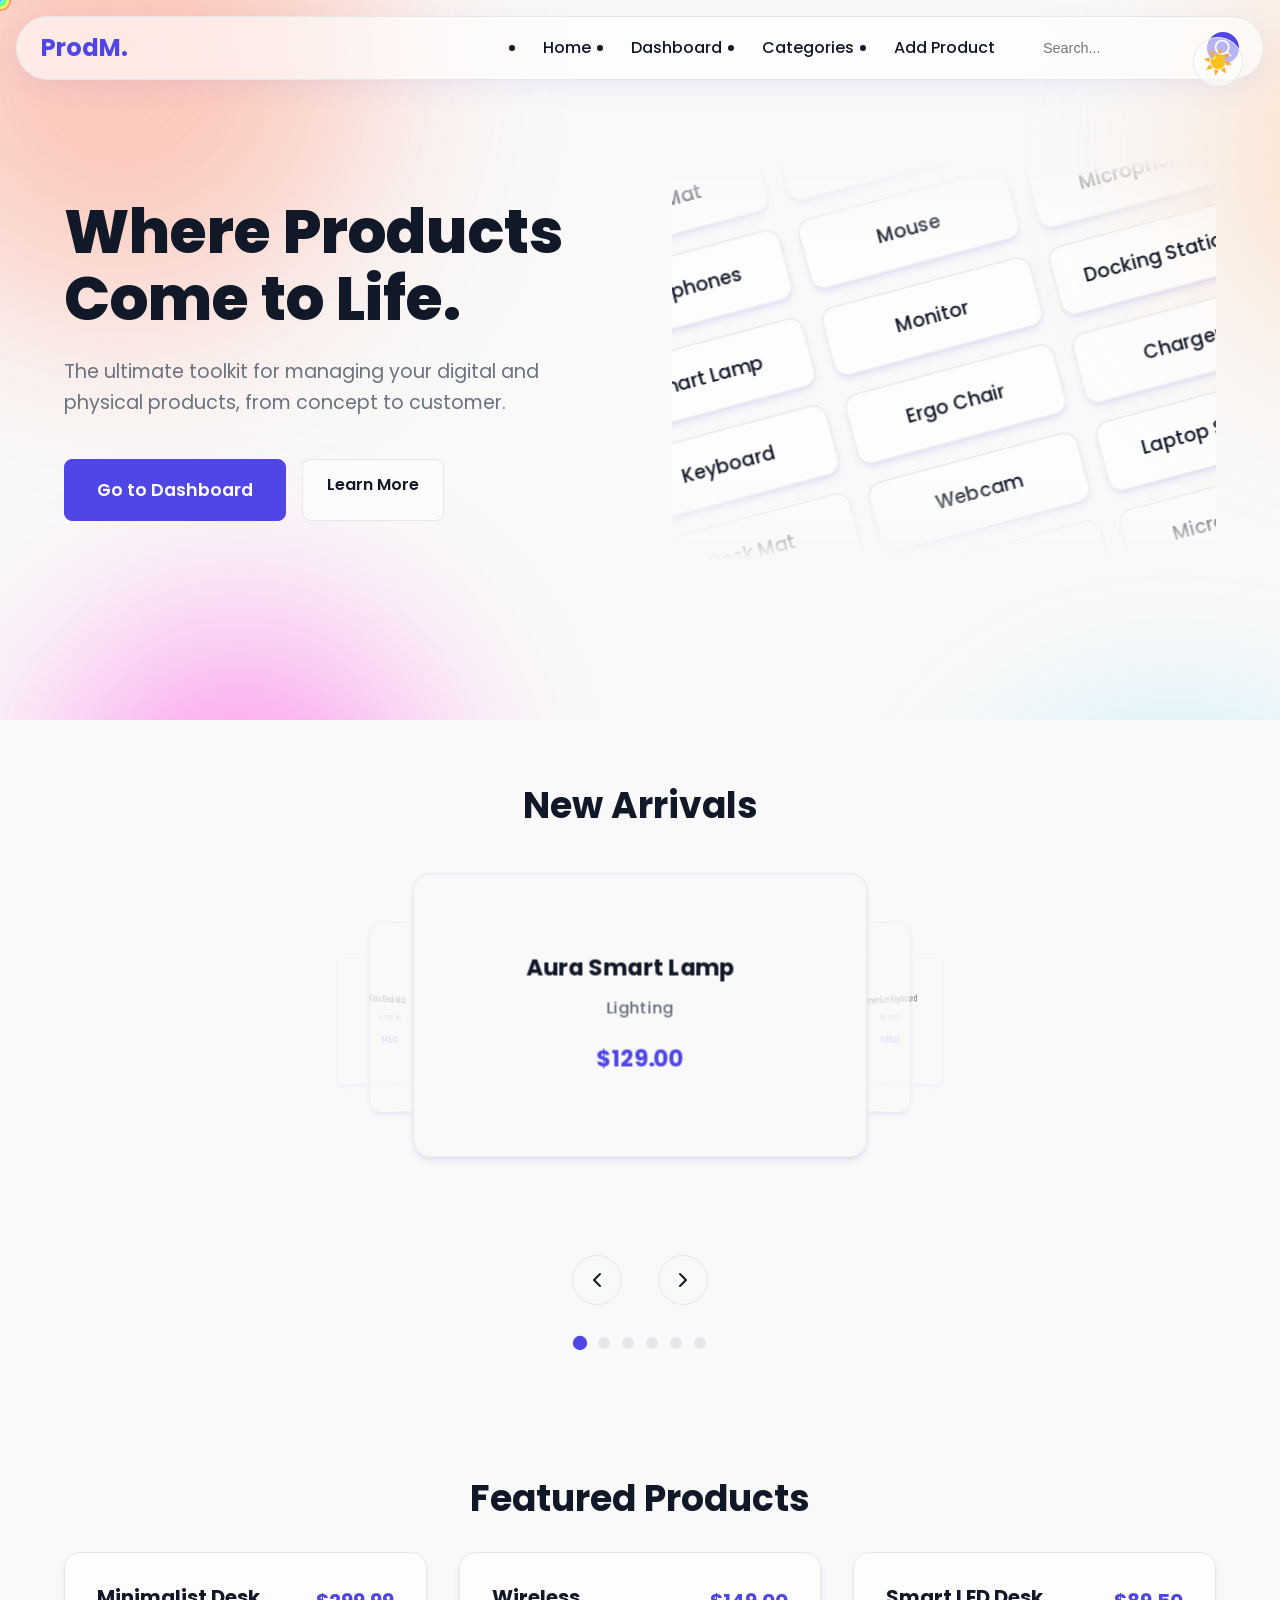
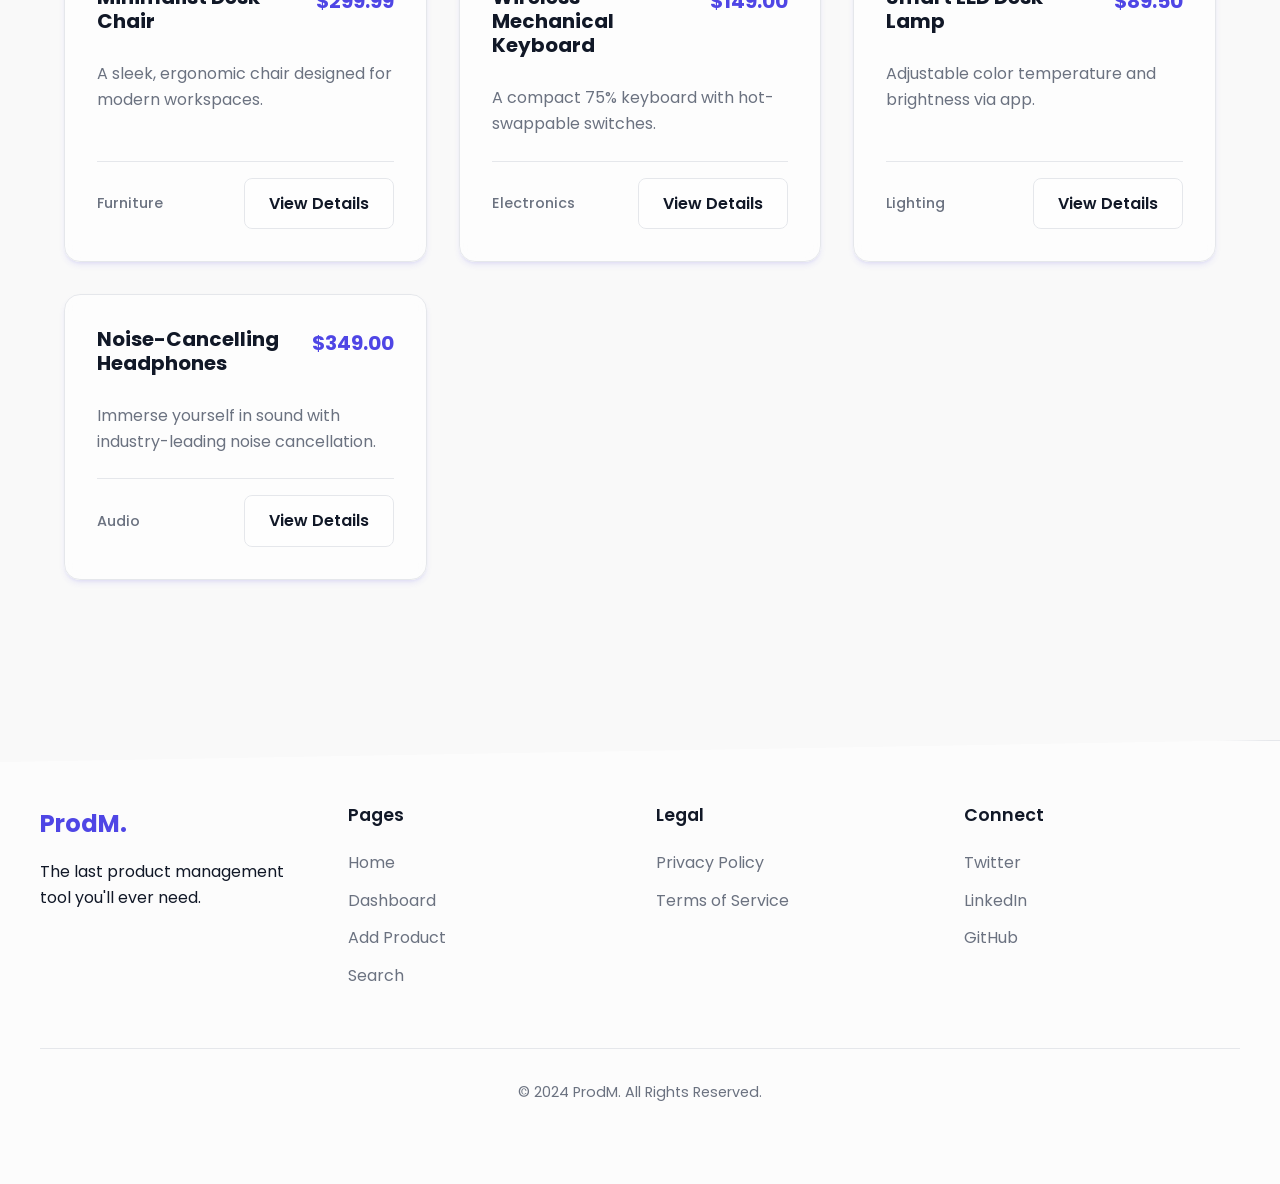
==== commit 3bc8e36a: "feat: Implement fully responsive navigation with slide-in menu This commit implements a complete res" ====
--- a/index.html
+++ b/index.html
@@ -10,8 +10,8 @@
 <body>
 
     <header>
-        <nav>
-            <a href="index.html" class="logo">ProdM.</a>
+        <a href="index.html" class="logo">ProdM.</a>
+        <nav class="main-nav">
             <ul class="nav-links">
                 <div class="nav-highlight"></div>
                 <li><a href="index.html">Home</a></li>
@@ -34,7 +34,16 @@
                     <svg xmlns="http://www.w3.org/2000/svg" width="20" height="20" viewBox="0 0 24 24" fill="none" stroke="currentColor" stroke-width="2" stroke-linecap="round" stroke-linejoin="round"><circle cx="11" cy="11" r="8"></circle><line x1="21" y1="21" x2="16.65" y2="16.65"></line></svg>
                 </button>
             </form>
+             <button id="theme-toggle" class="theme-toggle" aria-label="Toggle dark mode">
+                <span class="icon-sun">☀️</span>
+                <span class="icon-moon">🌙</span>
+            </button>
         </nav>
+        <button class="hamburger-btn" aria-label="Open menu" aria-expanded="false">
+            <span></span>
+            <span></span>
+            <span></span>
+        </button>
     </header>
 
     <main>
@@ -248,11 +257,6 @@
         </div>
     </footer>
 
-    <button id="theme-toggle" class="theme-toggle" aria-label="Toggle dark mode">
-        <span class="icon-sun">☀️</span>
-        <span class="icon-moon">🌙</span>
-    </button>
-
     <div class="toast-container"></div>
 
     <script src="js/main.js"></script>
--- a/css/style.css
+++ b/css/style.css
@@ -177,16 +177,10 @@
 ---------------------------------*/
 header {
     position: fixed;
-    width: 60em;
-    transform: translate(-50%, -50%);
-    left: 50%;
-    top: 3rem;
-    z-index: 999;
-}
-
-header nav {
-    max-width: 1200px;
-    margin: 0 auto;
+    top: 1rem;
+    left: 1rem;
+    right: 1rem;
+    z-index: 1000;
     display: flex;
     justify-content: space-between;
     align-items: center;
@@ -203,34 +197,35 @@
     font-size: 1.5rem;
     font-weight: 700;
     text-decoration: none;
-}
-
-nav ul {
-    list-style: none;
-    display: flex;
-    gap: 1.5rem;
+    position: relative;
+    z-index: 10;
+}
+
+.main-nav {
+    display: flex;
+    align-items: center;
+    gap: 1rem;
 }
 
 .nav-links {
     position: relative;
     display: flex;
     align-items: center;
-    gap: 0.5rem; /* Reduce gap to make highlight travel less */
+    gap: 0.5rem;
 }
 
 .nav-highlight {
     position: absolute;
     top: 0;
     left: 0;
-    background: linear-gradient(45deg, rgba(99, 102, 241, 0.7), rgba(79, 70, 229, 0.7));
-    backdrop-filter: blur(4px);
-    -webkit-backdrop-filter: blur(4px);
+    background: linear-gradient(45deg, var(--primary-color), var(--hover-color));
     border-radius: 0.75rem;
     z-index: 0;
     transition: all 0.4s cubic-bezier(0.25, 1, 0.5, 1);
-}
-
-nav ul li a {
+    opacity: 0;
+}
+
+.nav-links > li > a {
     font-weight: 500;
     text-decoration: none;
     position: relative;
@@ -240,21 +235,18 @@
     transition: color 0.3s ease;
 }
 
-nav ul li a:hover {
+.nav-links > li > a:hover {
     color: #fff;
 }
 
 /* Dropdown Menu */
-.has-dropdown {
-    position: relative;
-}
-
+.has-dropdown { position: relative; }
 .dropdown-menu {
     position: absolute;
-    top: 120%; /* Position below the nav link */
+    top: 120%;
     left: 50%;
     transform: translateX(-50%);
-    background-color: var(--panel-bg-color);
+    background-color: var(--bg-color);
     border: 1px solid var(--panel-border-color);
     border-radius: 0.75rem;
     padding: 0.5rem;
@@ -267,28 +259,106 @@
     pointer-events: none;
     transition: all 0.3s ease;
 }
-
 .has-dropdown:hover .dropdown-menu {
     opacity: 1;
     transform: translateX(-50%) translateY(0);
     pointer-events: auto;
 }
-
 .dropdown-menu li a {
     display: block;
     padding: 0.75rem 1rem;
     border-radius: 0.5rem;
 }
+.dropdown-menu li a:hover {
+    background-color: var(--panel-border-color);
+    color: var(--text-color);
+}
 
 /* Nav Search Form */
-.nav-search-form {
-    display: flex;
-    align-items: center;
-    background-color: var(--bg-color);
-    border: 1px solid var(--panel-border-color);
-    border-radius: 2rem;
-    padding: 0.25rem;
-    transition: box-shadow 0.3s ease;
+.nav-search-form { display: flex; align-items: center; }
+
+
+/* Hamburger Menu */
+.hamburger-btn {
+    display: none; /* Hidden on desktop */
+    flex-direction: column;
+    justify-content: space-around;
+    width: 2rem;
+    height: 2rem;
+    background: transparent;
+    border: none;
+    cursor: pointer;
+    padding: 0;
+    z-index: 10;
+}
+
+.hamburger-btn span {
+    width: 2rem;
+    height: 3px;
+    background: var(--text-color);
+    border-radius: 10px;
+    transition: all 0.3s linear;
+    position: relative;
+    transform-origin: 1px;
+}
+
+/* Mobile Navigation Styles */
+@media (max-width: 992px) {
+    header {
+        padding: 0.75rem 1rem;
+    }
+    .hamburger-btn {
+        display: flex;
+    }
+    .main-nav {
+        position: fixed;
+        top: 0;
+        right: 0;
+        height: 100vh;
+        width: 300px;
+        background-color: var(--bg-color);
+        flex-direction: column;
+        align-items: flex-start;
+        padding: 6rem 2rem 2rem;
+        gap: 2rem;
+        transform: translateX(100%);
+        transition: transform 0.4s cubic-bezier(0.7, 0, 0.2, 1);
+    }
+    body.mobile-nav-open .main-nav {
+        transform: translateX(0);
+        box-shadow: -10px 0 30px rgba(0,0,0,0.1);
+    }
+    .nav-links {
+        flex-direction: column;
+        align-items: flex-start;
+        width: 100%;
+    }
+    .nav-links > li {
+        width: 100%;
+    }
+    .nav-highlight {
+        display: none; /* Hide highlight on mobile */
+    }
+    .has-dropdown:hover .dropdown-menu {
+        display: none; /* Disable hover dropdown on mobile */
+    }
+    .theme-toggle {
+        position: absolute;
+        bottom: 2rem;
+        left: 2rem;
+    }
+
+    /* Hamburger Animation */
+    body.mobile-nav-open .hamburger-btn span:nth-child(1) {
+        transform: rotate(45deg);
+    }
+    body.mobile-nav-open .hamburger-btn span:nth-child(2) {
+        opacity: 0;
+        transform: translateX(20px);
+    }
+    body.mobile-nav-open .hamburger-btn span:nth-child(3) {
+        transform: rotate(-45deg);
+    }
 }
 
 .nav-search-form:focus-within {
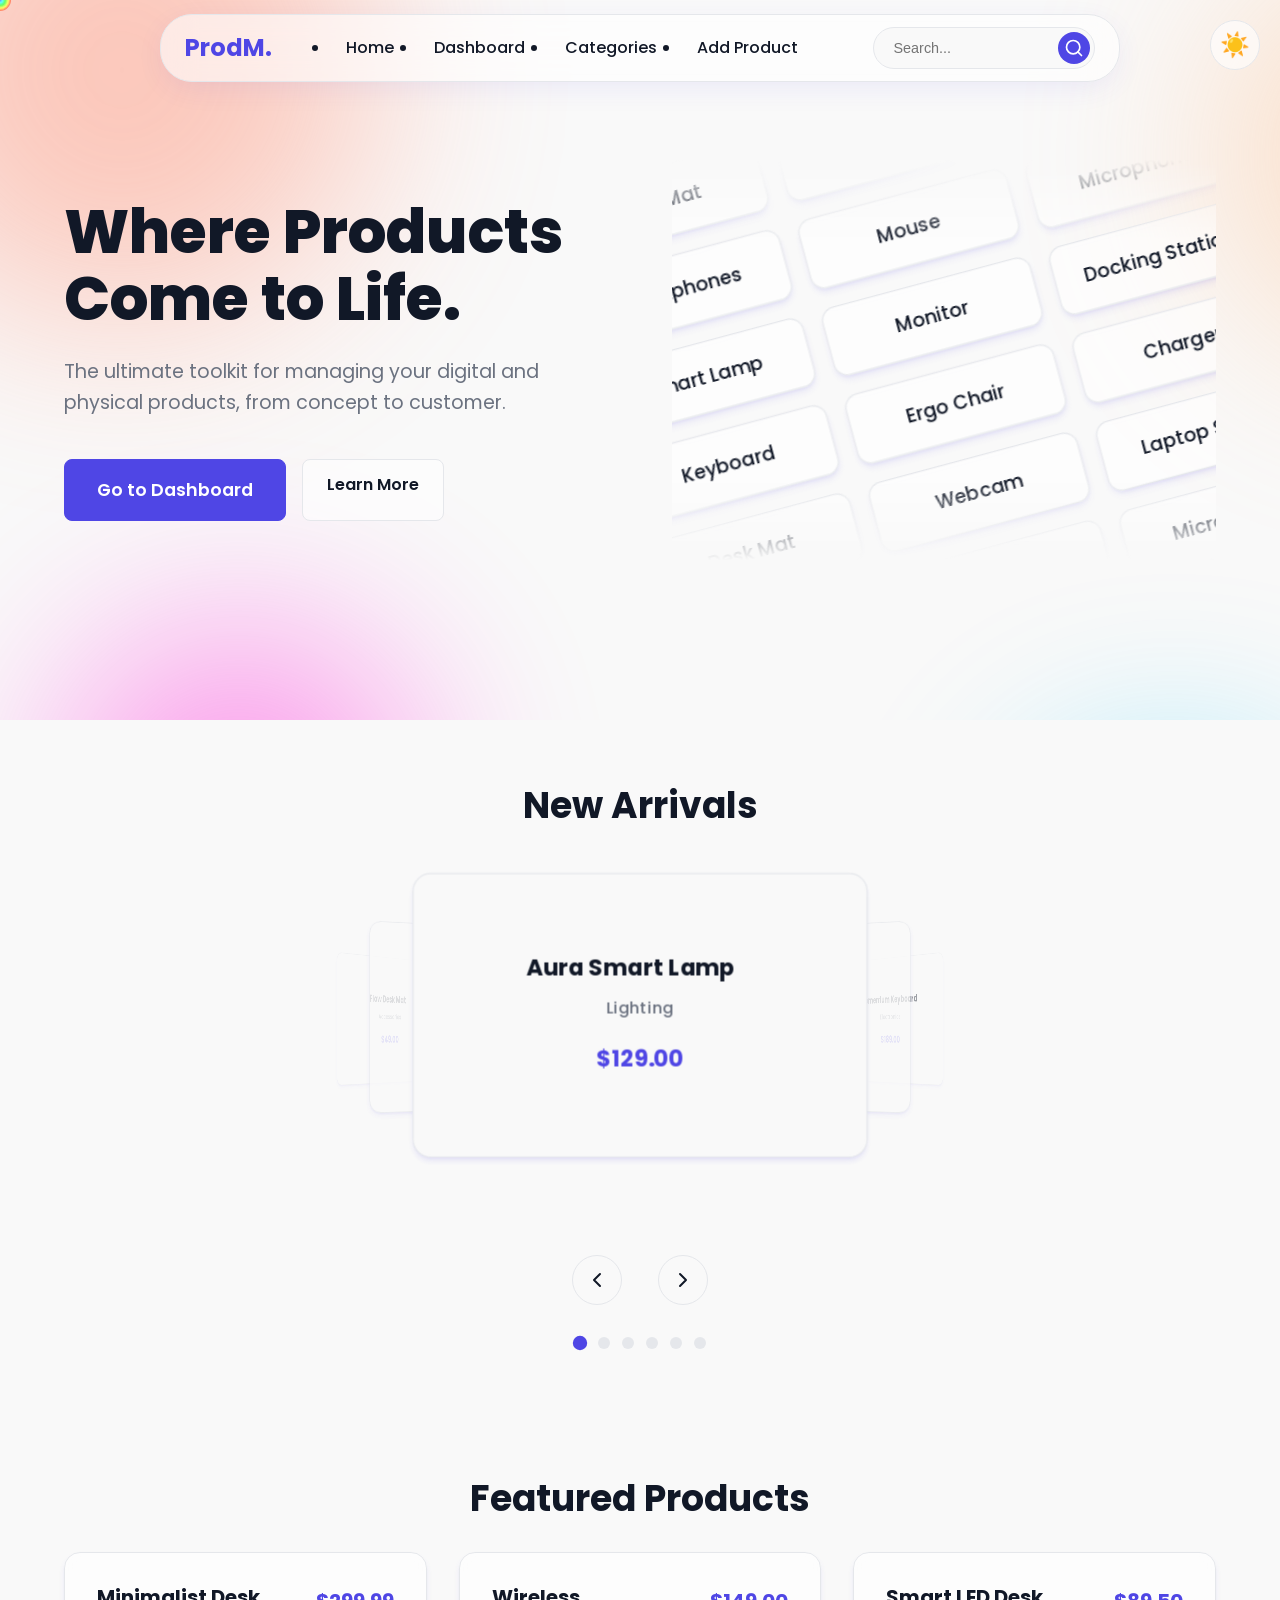
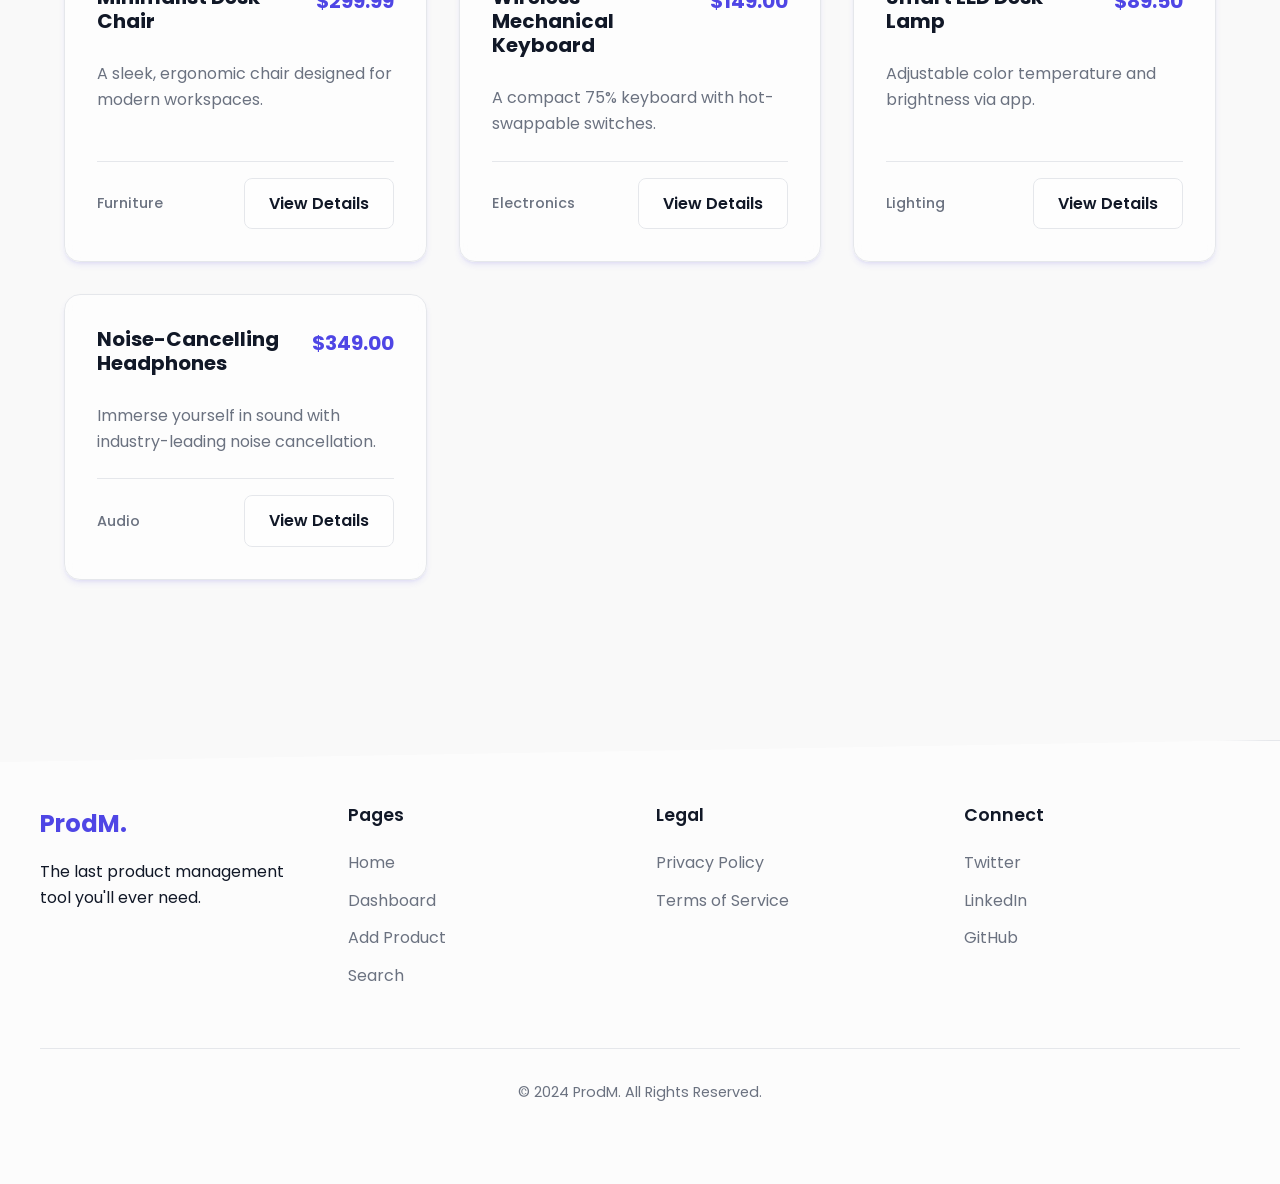
==== commit 2dd1acfb: "revert: Revert responsive navigation to previous desktop version This commit reverts the entire resp" ====
--- a/index.html
+++ b/index.html
@@ -10,8 +10,8 @@
 <body>
 
     <header>
-        <a href="index.html" class="logo">ProdM.</a>
-        <nav class="main-nav">
+        <nav>
+            <a href="index.html" class="logo">ProdM.</a>
             <ul class="nav-links">
                 <div class="nav-highlight"></div>
                 <li><a href="index.html">Home</a></li>
@@ -34,16 +34,7 @@
                     <svg xmlns="http://www.w3.org/2000/svg" width="20" height="20" viewBox="0 0 24 24" fill="none" stroke="currentColor" stroke-width="2" stroke-linecap="round" stroke-linejoin="round"><circle cx="11" cy="11" r="8"></circle><line x1="21" y1="21" x2="16.65" y2="16.65"></line></svg>
                 </button>
             </form>
-             <button id="theme-toggle" class="theme-toggle" aria-label="Toggle dark mode">
-                <span class="icon-sun">☀️</span>
-                <span class="icon-moon">🌙</span>
-            </button>
         </nav>
-        <button class="hamburger-btn" aria-label="Open menu" aria-expanded="false">
-            <span></span>
-            <span></span>
-            <span></span>
-        </button>
     </header>
 
     <main>
@@ -257,6 +248,11 @@
         </div>
     </footer>
 
+    <button id="theme-toggle" class="theme-toggle" aria-label="Toggle dark mode">
+        <span class="icon-sun">☀️</span>
+        <span class="icon-moon">🌙</span>
+    </button>
+
     <div class="toast-container"></div>
 
     <script src="js/main.js"></script>
--- a/css/style.css
+++ b/css/style.css
@@ -177,10 +177,16 @@
 ---------------------------------*/
 header {
     position: fixed;
-    top: 1rem;
-    left: 1rem;
-    right: 1rem;
-    z-index: 1000;
+    width: 60em;
+    transform: translate(-50%, -50%);
+    left: 50%;
+    top: 3rem;
+    z-index: 999;
+}
+
+header nav {
+    max-width: 1200px;
+    margin: 0 auto;
     display: flex;
     justify-content: space-between;
     align-items: center;
@@ -197,21 +203,13 @@
     font-size: 1.5rem;
     font-weight: 700;
     text-decoration: none;
-    position: relative;
-    z-index: 10;
-}
-
-.main-nav {
-    display: flex;
-    align-items: center;
-    gap: 1rem;
 }
 
 .nav-links {
     position: relative;
     display: flex;
     align-items: center;
-    gap: 0.5rem;
+    gap: 0.5rem; /* Reduce gap to make highlight travel less */
 }
 
 .nav-highlight {
@@ -240,10 +238,13 @@
 }
 
 /* Dropdown Menu */
-.has-dropdown { position: relative; }
+.has-dropdown {
+    position: relative;
+}
+
 .dropdown-menu {
     position: absolute;
-    top: 120%;
+    top: 120%; /* Position below the nav link */
     left: 50%;
     transform: translateX(-50%);
     background-color: var(--bg-color);
@@ -259,106 +260,33 @@
     pointer-events: none;
     transition: all 0.3s ease;
 }
+
 .has-dropdown:hover .dropdown-menu {
     opacity: 1;
     transform: translateX(-50%) translateY(0);
     pointer-events: auto;
 }
+
 .dropdown-menu li a {
     display: block;
     padding: 0.75rem 1rem;
     border-radius: 0.5rem;
 }
+
 .dropdown-menu li a:hover {
     background-color: var(--panel-border-color);
     color: var(--text-color);
 }
 
 /* Nav Search Form */
-.nav-search-form { display: flex; align-items: center; }
-
-
-/* Hamburger Menu */
-.hamburger-btn {
-    display: none; /* Hidden on desktop */
-    flex-direction: column;
-    justify-content: space-around;
-    width: 2rem;
-    height: 2rem;
-    background: transparent;
-    border: none;
-    cursor: pointer;
-    padding: 0;
-    z-index: 10;
-}
-
-.hamburger-btn span {
-    width: 2rem;
-    height: 3px;
-    background: var(--text-color);
-    border-radius: 10px;
-    transition: all 0.3s linear;
-    position: relative;
-    transform-origin: 1px;
-}
-
-/* Mobile Navigation Styles */
-@media (max-width: 992px) {
-    header {
-        padding: 0.75rem 1rem;
-    }
-    .hamburger-btn {
-        display: flex;
-    }
-    .main-nav {
-        position: fixed;
-        top: 0;
-        right: 0;
-        height: 100vh;
-        width: 300px;
-        background-color: var(--bg-color);
-        flex-direction: column;
-        align-items: flex-start;
-        padding: 6rem 2rem 2rem;
-        gap: 2rem;
-        transform: translateX(100%);
-        transition: transform 0.4s cubic-bezier(0.7, 0, 0.2, 1);
-    }
-    body.mobile-nav-open .main-nav {
-        transform: translateX(0);
-        box-shadow: -10px 0 30px rgba(0,0,0,0.1);
-    }
-    .nav-links {
-        flex-direction: column;
-        align-items: flex-start;
-        width: 100%;
-    }
-    .nav-links > li {
-        width: 100%;
-    }
-    .nav-highlight {
-        display: none; /* Hide highlight on mobile */
-    }
-    .has-dropdown:hover .dropdown-menu {
-        display: none; /* Disable hover dropdown on mobile */
-    }
-    .theme-toggle {
-        position: absolute;
-        bottom: 2rem;
-        left: 2rem;
-    }
-
-    /* Hamburger Animation */
-    body.mobile-nav-open .hamburger-btn span:nth-child(1) {
-        transform: rotate(45deg);
-    }
-    body.mobile-nav-open .hamburger-btn span:nth-child(2) {
-        opacity: 0;
-        transform: translateX(20px);
-    }
-    body.mobile-nav-open .hamburger-btn span:nth-child(3) {
-        transform: rotate(-45deg);
-    }
+.nav-search-form {
+    display: flex;
+    align-items: center;
+    background-color: var(--bg-color);
+    border: 1px solid var(--panel-border-color);
+    border-radius: 2rem;
+    padding: 0.25rem;
+    transition: box-shadow 0.3s ease;
 }
 
 .nav-search-form:focus-within {
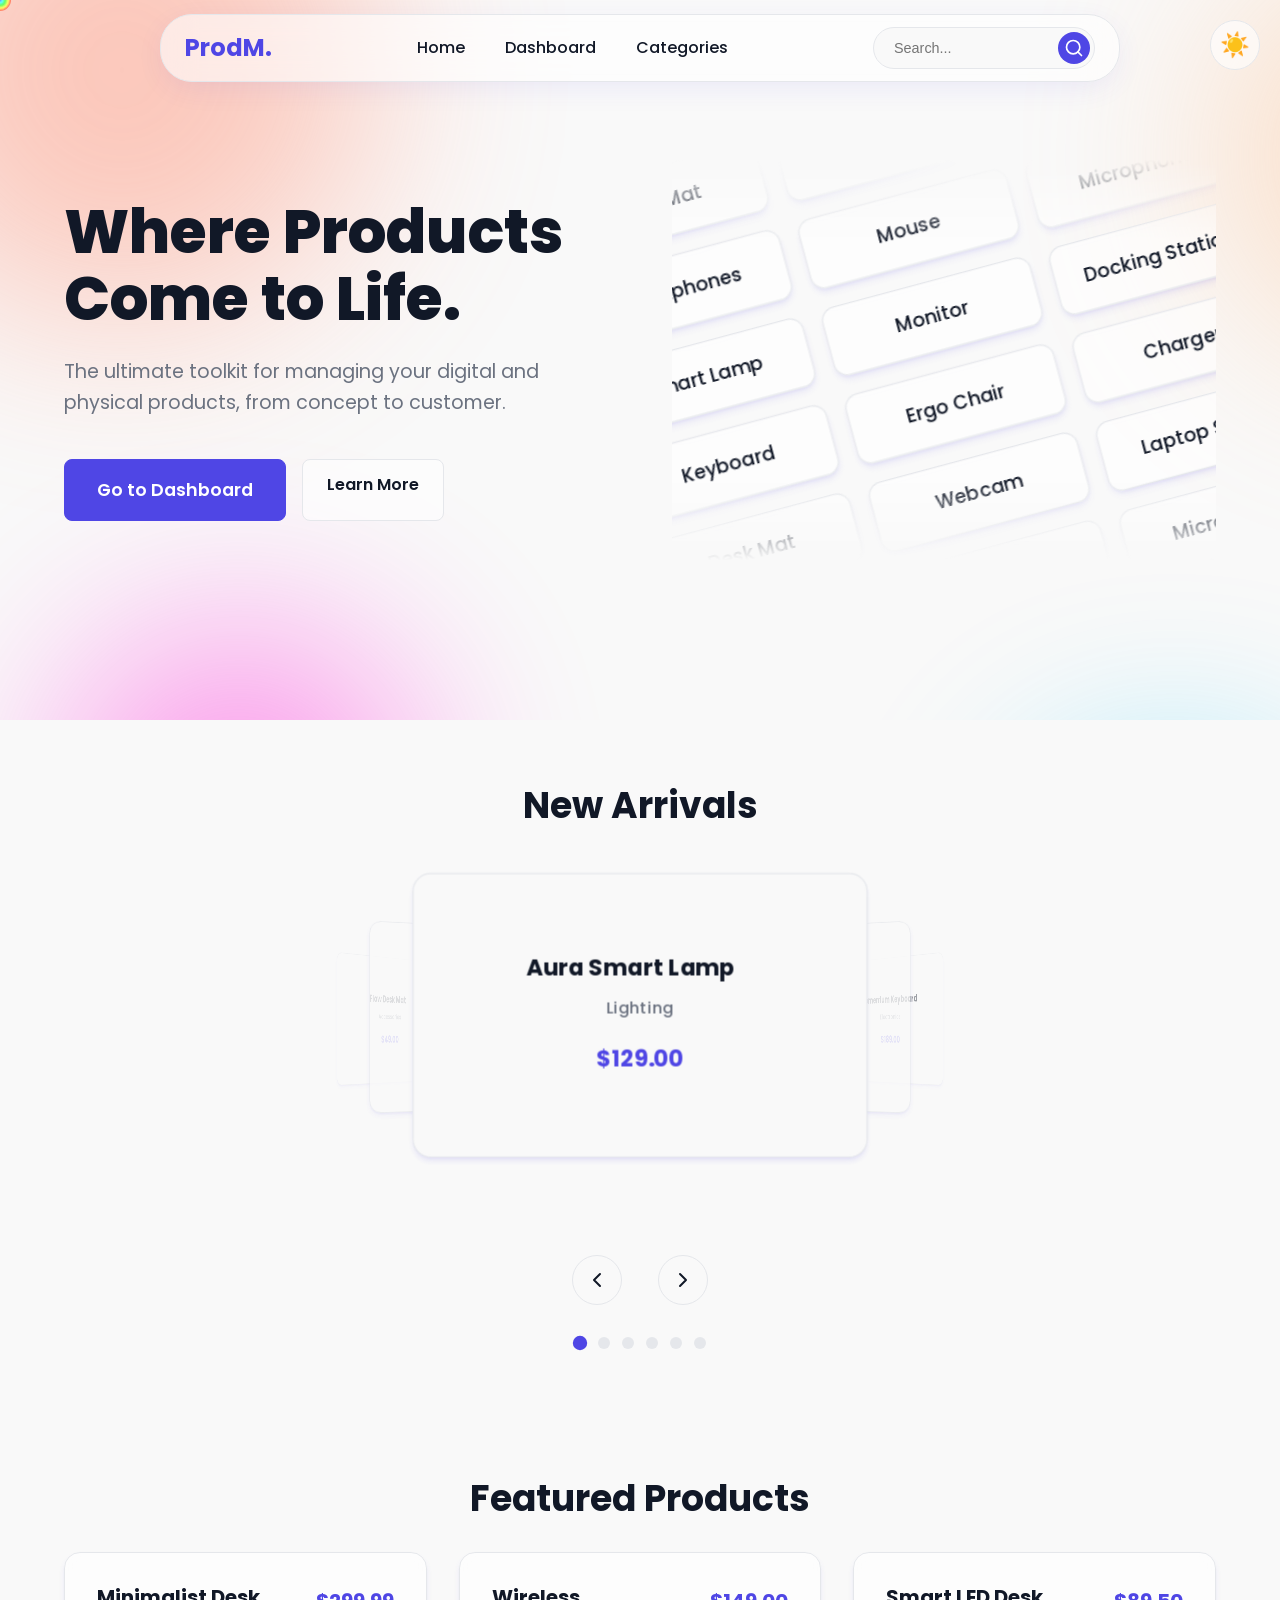
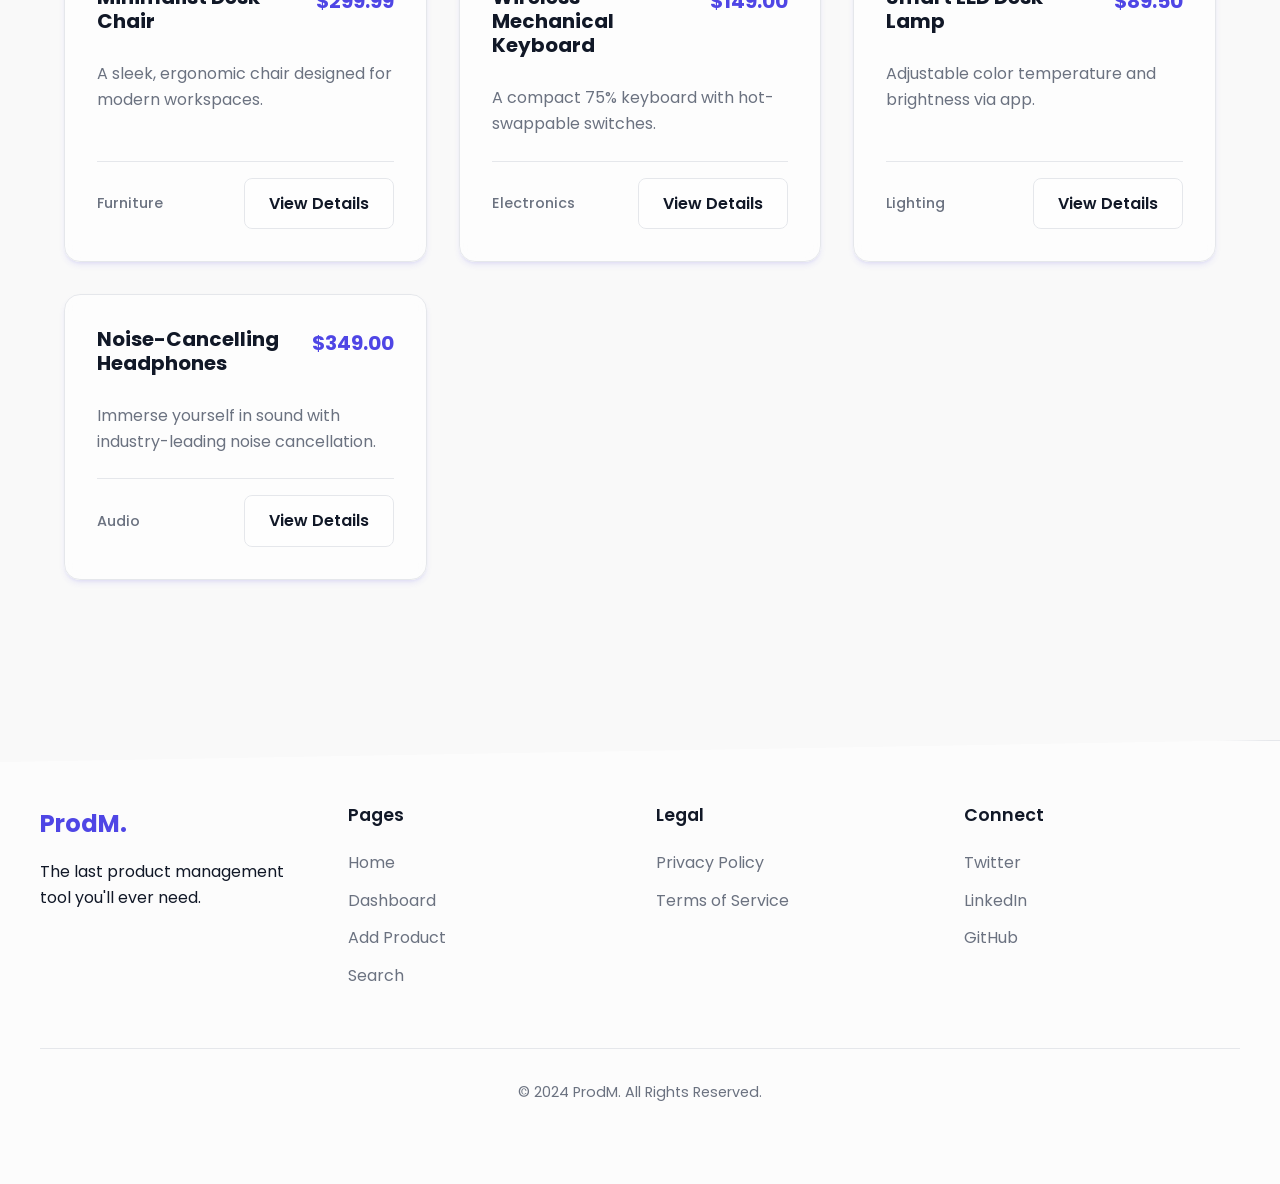
==== commit 193947d8: "feat: Implement watery spring animation for nav hover This commit implements two user requests: remo" ====
--- a/index.html
+++ b/index.html
@@ -26,7 +26,6 @@
                         <li><a href="dashboard-categories.html">All Categories</a></li>
                     </ul>
                 </li>
-                <li><a href="create.html">Add Product</a></li>
             </ul>
             <form action="search.html" method="GET" class="nav-search-form">
                 <input type="search" name="query" placeholder="Search..." class="nav-search-input">
--- a/css/style.css
+++ b/css/style.css
@@ -210,6 +210,9 @@
     display: flex;
     align-items: center;
     gap: 0.5rem; /* Reduce gap to make highlight travel less */
+    list-style: none;
+    padding: 0;
+    margin: 0;
 }
 
 .nav-highlight {
@@ -219,7 +222,6 @@
     background: linear-gradient(45deg, var(--primary-color), var(--hover-color));
     border-radius: 0.75rem;
     z-index: 0;
-    transition: all 0.4s cubic-bezier(0.25, 1, 0.5, 1);
     opacity: 0;
 }
 
@@ -422,6 +424,7 @@
 
 .footer-column ul {
     list-style: none;
+    padding: 0;
 }
 
 .footer-column ul li {
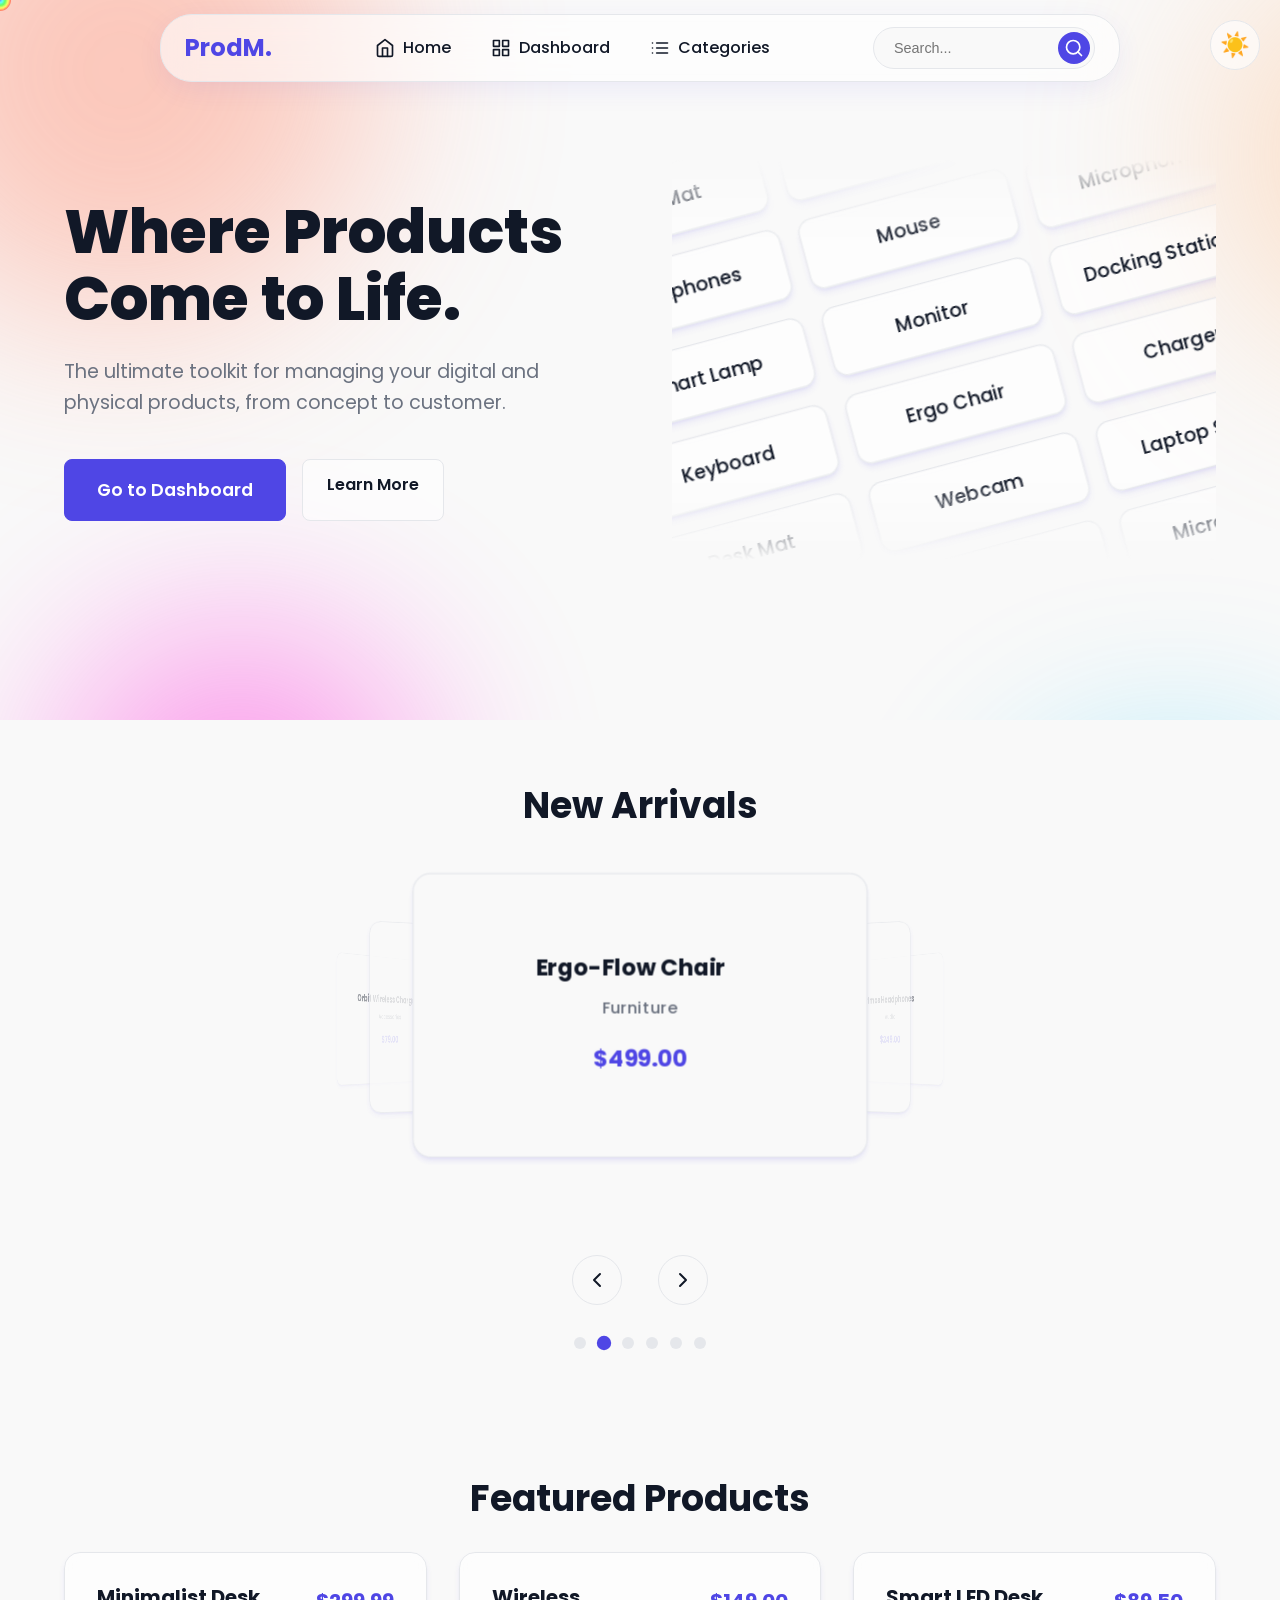
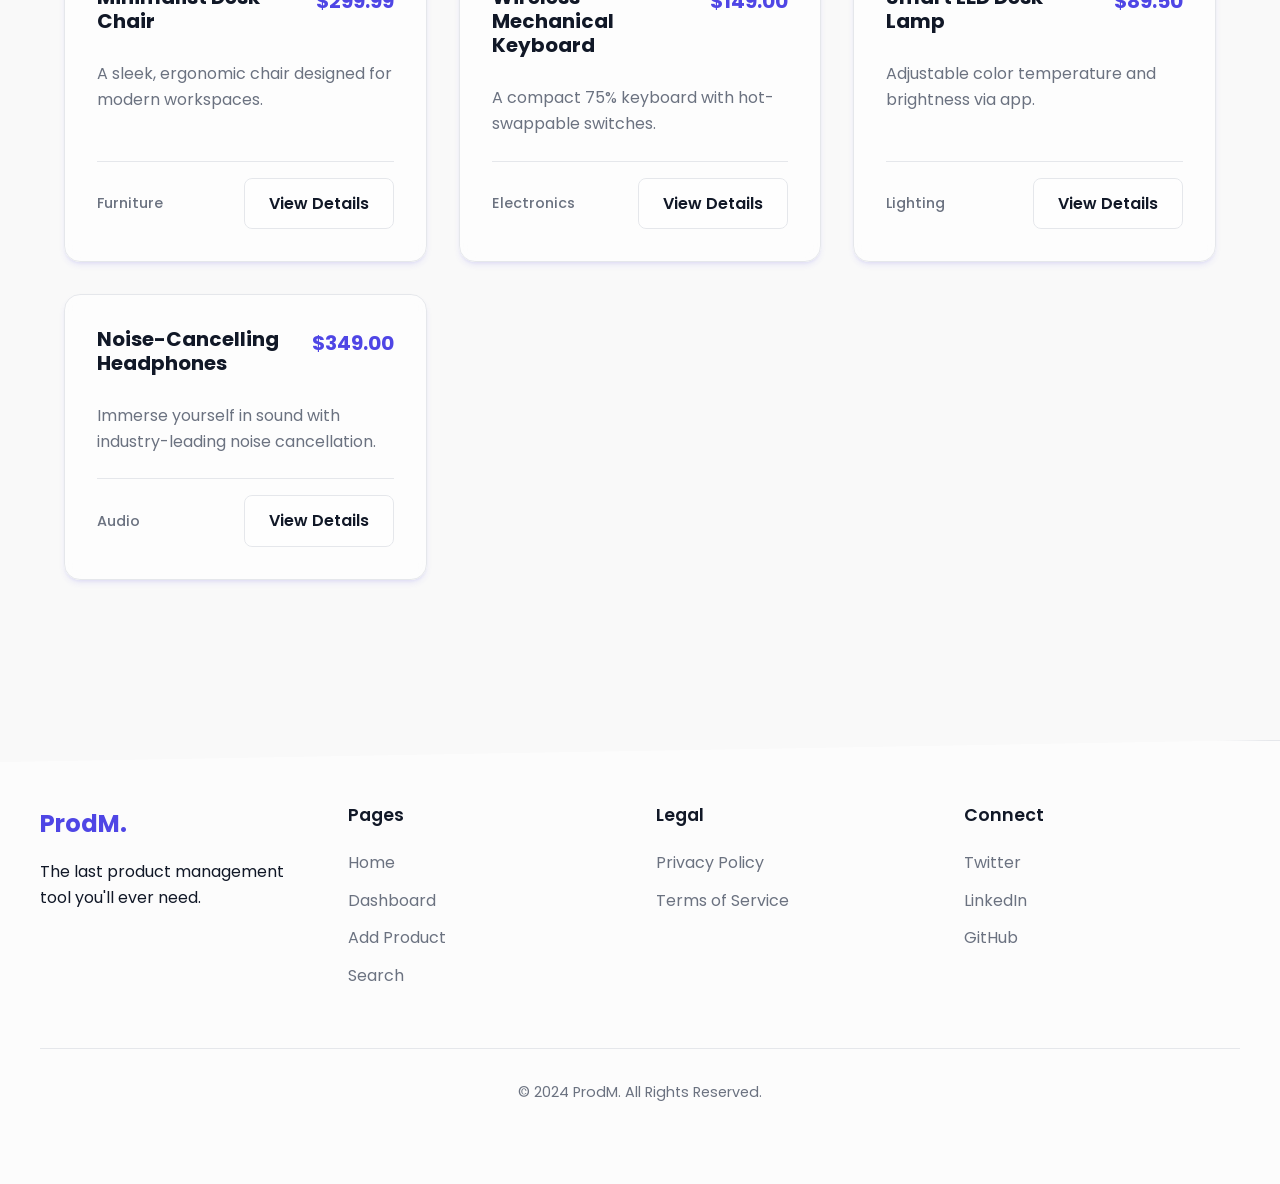
==== commit ed1cfe9f: "feat: Add icons to navigation and dashboard summary This commit adds icons to the main navigation li" ====
--- a/index.html
+++ b/index.html
@@ -14,10 +14,10 @@
             <a href="index.html" class="logo">ProdM.</a>
             <ul class="nav-links">
                 <div class="nav-highlight"></div>
-                <li><a href="index.html">Home</a></li>
-                <li><a href="dashboard.html">Dashboard</a></li>
+                <li><a href="index.html"><svg xmlns="http://www.w3.org/2000/svg" width="20" height="20" viewBox="0 0 24 24" fill="none" stroke="currentColor" stroke-width="2" stroke-linecap="round" stroke-linejoin="round"><path d="M3 9l9-7 9 7v11a2 2 0 0 1-2 2H5a2 2 0 0 1-2-2z"></path><polyline points="9 22 9 12 15 12 15 22"></polyline></svg><span>Home</span></a></li>
+                <li><a href="dashboard.html"><svg xmlns="http://www.w3.org/2000/svg" width="20" height="20" viewBox="0 0 24 24" fill="none" stroke="currentColor" stroke-width="2" stroke-linecap="round" stroke-linejoin="round"><rect x="3" y="3" width="7" height="7"></rect><rect x="14" y="3" width="7" height="7"></rect><rect x="14" y="14" width="7" height="7"></rect><rect x="3" y="14" width="7" height="7"></rect></svg><span>Dashboard</span></a></li>
                 <li class="has-dropdown">
-                    <a href="#">Categories</a>
+                    <a href="#"><svg xmlns="http://www.w3.org/2000/svg" width="20" height="20" viewBox="0 0 24 24" fill="none" stroke="currentColor" stroke-width="2" stroke-linecap="round" stroke-linejoin="round"><line x1="8" y1="6" x2="21" y2="6"></line><line x1="8" y1="12" x2="21" y2="12"></line><line x1="8" y1="18" x2="21" y2="18"></line><line x1="3" y1="6" x2="3.01" y2="6"></line><line x1="3" y1="12" x2="3.01" y2="12"></line><line x1="3" y1="18" x2="3.01" y2="18"></line></svg><span>Categories</span></a>
                     <ul class="dropdown-menu">
                         <li><a href="#">Furniture</a></li>
                         <li><a href="#">Electronics</a></li>
--- a/css/style.css
+++ b/css/style.css
@@ -233,6 +233,9 @@
     z-index: 1;
     color: var(--text-color);
     transition: color 0.3s ease;
+    display: flex;
+    align-items: center;
+    gap: 0.5rem;
 }
 
 .nav-links > li > a:hover {
